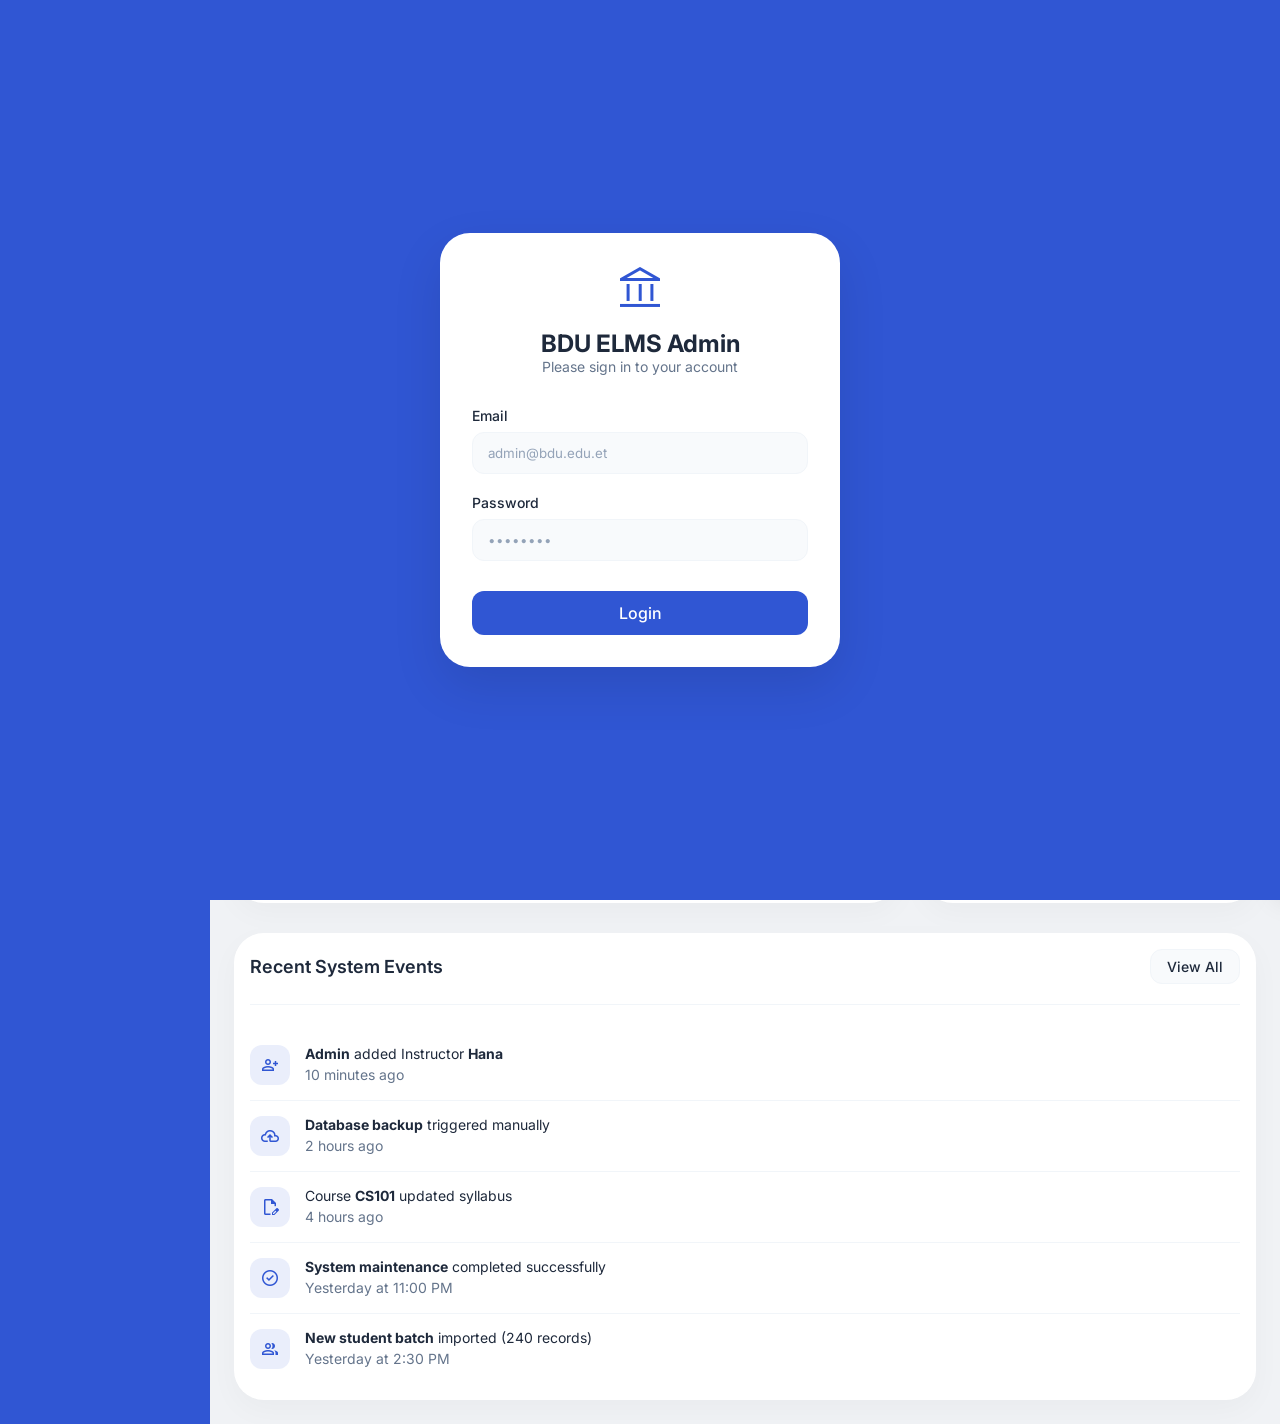
==== index.html @ e2e58c43 "feat: implement system messaging module to allow sending and tracking broadcast, filtered, and indiv" ====
.
<!DOCTYPE html>
<html lang="en">

<head>
    <meta charset="UTF-8">
    <meta name="viewport" content="width=device-width, initial-scale=1.0">
    <title>ELMS Admin Portal</title>
    <!-- Google Fonts -->
    <link href="https://fonts.googleapis.com/css2?family=Inter:wght@400;500;600;700&display=swap" rel="stylesheet">
    <script src="https://cdn.jsdelivr.net/npm/chart.js"></script>
    <!-- Icons -->
    <link href="https://fonts.googleapis.com/css2?family=Material+Symbols+Outlined:opsz,wght,FILL,GRAD@24,400,0,0"
        rel="stylesheet">
    <link rel="stylesheet" href="style.css?v=5">
</head>

<body>
    <div class="admin-container">
        <!-- Sidebar -->
        <aside class="sidebar">
            <div class="sidebar-header">
                <span class="material-symbols-outlined logo-icon">account_balance</span>
                <h2>BDU ELMS</h2>
            </div>
            <nav>
                <ul id="nav-list">
                    <li class="nav-item active" data-target="dashboard">
                        <span class="material-symbols-outlined">dashboard</span>
                        <span>Dashboard</span>
                    </li>
                    <li class="nav-item" data-target="users">
                        <span class="material-symbols-outlined">group</span>
                        <span>Users</span>
                    </li>
                    <li class="nav-group">
                        <div class="nav-item dropdown-toggle">
                            <span class="material-symbols-outlined">account_tree</span>
                            <span>Academic Units</span>
                            <span class="material-symbols-outlined chevron-icon">expand_more</span>
                        </div>
                        <ul class="nav-sub-list">
                            <li class="nav-item sub-item" data-target="institutions">
                                <span class="material-symbols-outlined">corporate_fare</span>
                                <span>Institutions</span>
                            </li>
                            <li class="nav-item sub-item" data-target="faculties">
                                <span class="material-symbols-outlined">school</span>
                                <span>Faculties</span>
                            </li>
                            <li class="nav-item sub-item" data-target="departments">
                                <span class="material-symbols-outlined">category</span>
                                <span>Departments</span>
                            </li>
                            <li class="nav-item sub-item" data-target="courses">
                                <span class="material-symbols-outlined">menu_book</span>
                                <span>Courses</span>
                            </li>
                        </ul>
                    </li>
                    <li class="nav-group">
                        <div class="nav-item dropdown-toggle">
                            <span class="material-symbols-outlined">event_note</span>
                            <span>Academic Planning</span>
                            <span class="material-symbols-outlined chevron-icon">expand_more</span>
                        </div>
                        <ul class="nav-sub-list">
                            <li class="nav-item sub-item" data-target="schedules">
                                <span class="material-symbols-outlined">schedule</span>
                                <span>Schedules</span>
                            </li>
                            <li class="nav-item sub-item" data-target="academic-calendars">
                                <span class="material-symbols-outlined">calendar_month</span>
                                <span>Academic Calendars</span>
                            </li>
                        </ul>
                    </li>
                    <li class="nav-item" data-target="system-messages">
                        <span class="material-symbols-outlined">send_and_archive</span>
                        <span>System Messages</span>
                    </li>
                    <li class="nav-item" data-target="logs">
                        <span class="material-symbols-outlined">history</span>
                        <span>Activity Logs</span>
                    </li>
                    <li class="nav-item" data-target="support">
                        <span class="material-symbols-outlined">inbox</span>
                        <span>Support Inbox</span>
                    </li>
                    <li class="nav-item" data-target="reports">
                        <span class="material-symbols-outlined">bar_chart</span>
                        <span>Reports</span>
                    </li>
                    <li class="nav-item" data-target="settings">
                        <span class="material-symbols-outlined">settings</span>
                        <span>Settings</span>
                    </li>
                    <li class="nav-item" id="logout-btn">
                        <span class="material-symbols-outlined">logout</span>
                        <span>Logout</span>
                    </li>
                </ul>
            </nav>
        </aside>

        <!-- Main Content -->
        <main class="content">
            <header class="top-header">
                <div class="page-header"
                    style="display: flex; justify-content: space-between; align-items: center; flex: 1; margin-right: 32px;">
                    <div>
                        <h1 id="section-title">Dashboard</h1>
                    </div>
                    <button id="open-create-user-modal" class="btn btn-primary"
                        style="display: none; height: 40px; padding: 0 20px; font-size: 0.9rem; align-items: center; justify-content: center; gap: 8px; border-radius: 12px; transition: all 0.3s ease;">
                        <span class="material-symbols-outlined" style="font-size: 1.1rem;">person_add</span>
                        Create User
                    </button>
                </div>
                <div class="admin-profile">
                    <div class="status-indicator online" title="System Healthy"></div>
                    <span class="admin-name">Admin User</span>
                    <img src="https://ui-avatars.com/api/?name=Admin+User&background=e0e7ff&color=4338ca&rounded=true"
                        alt="Admin Avatar" class="avatar">
                </div>
            </header>

            <div class="main-view">
                <!-- Dashboard Section -->
                <section id="dashboard" class="view-section active">
                    <div class="stats-grid">
                        <div class="stat-card"
                            style="background: var(--surface); color: var(--text-dark); border: 1px solid var(--border);">
                            <div class="stat-icon" style="background: rgba(48, 86, 211, 0.1); color: var(--primary);">
                                <span class="material-symbols-outlined">group</span>
                            </div>
                            <div class="stat-info">
                                <h3 style="color: var(--text-muted);">Total Users</h3>
                                <p class="stat-value" style="color: var(--text-dark);">4,392</p>
                            </div>
                        </div>
                        <div class="stat-card"
                            style="background: var(--surface); color: var(--text-dark); border: 1px solid var(--border);">
                            <div class="stat-icon" style="background: rgba(16, 185, 129, 0.1); color: #10b981;">
                                <span class="material-symbols-outlined">sensors</span>
                            </div>
                            <div class="stat-info">
                                <h3 style="color: var(--text-muted);">Active Sessions</h3>
                                <p class="stat-value" style="color: var(--text-dark); font-size: 1.2rem;">154 <span
                                        style="font-size: 0.8rem; font-weight: normal; color: var(--text-muted);">users
                                        online now</span></p>
                            </div>
                        </div>
                        <div class="stat-card"
                            style="background: var(--surface); color: var(--text-dark); border: 1px solid var(--border); flex-direction: column; align-items: flex-start; gap: 8px;">
                            <div style="display: flex; justify-content: space-between; width: 100%;">
                                <h3 style="color: var(--text-muted); font-size: 0.9rem; font-weight: 500;">Disk Storage
                                    (Course Materials)</h3>
                                <span id="disk-percentage" style="font-size: 0.85rem; font-weight: 600;">68%</span>
                            </div>
                            <div
                                style="width: 100%; height: 8px; background: #e2e8f0; border-radius: 4px; overflow: hidden; margin: 4px 0;">
                                <div id="disk-progress"
                                    style="width: 68%; height: 100%; background: var(--primary); border-radius: 4px;">
                                </div>
                            </div>
                            <p id="disk-text" style="font-size: 0.85rem; color: var(--text-muted);">340GB / 500GB Used
                            </p>
                            <p id="storage-breakdown"
                                style="font-size: 0.75rem; color: var(--primary); margin-top: 2px; font-weight: 500;">
                                Assessments: 0GB | Materials: 0GB</p>
                        </div>
                        <div class="stat-card"
                            style="background: var(--surface); color: var(--text-dark); border: 1px solid var(--border); flex-direction: column; align-items: flex-start; gap: 8px;">
                            <h3 style="color: var(--text-muted); font-size: 0.9rem; font-weight: 500;">System Status
                            </h3>
                            <div style="display: flex; align-items: center; gap: 10px; margin-top: 4px;">
                                <span class="badge"
                                    style="background: rgba(16, 185, 129, 0.1); color: #10b981; padding: 6px 12px;"><span
                                        class="status-indicator"
                                        style="display: inline-block; margin-right: 6px;"></span>Healthy</span>
                            </div>
                            <p style="font-size: 0.85rem; color: var(--text-muted); margin-top: 4px;">Last Backup: 2h
                                ago</p>
                        </div>
                    </div>

                    <!-- Layout: System Overview & Quick Actions -->
                    <div class="dashboard-grid two-cols">
                        <!-- Left Column: System Usage Overview -->
                        <div class="card dashboard-card left-col">
                            <div class="card-header" style="margin-bottom: 25px;">
                                <h3>User Engagement Overview</h3>
                                <div class="toggle-group chart-toggles">
                                    <button class="toggle-btn active" data-range="day">Day</button>
                                    <button class="toggle-btn" data-range="week">Week</button>
                                    <button class="toggle-btn" data-range="month">Month</button>
                                </div>
                            </div>
                            <div class="charts-container" style="display: flex; gap: 40px; align-items: flex-end;">
                                <!-- Bar Chart -->
                                <div class="chart-placeholder" style="flex: 2; height: 300px;">
                                    <canvas id="engagement-chart"></canvas>
                                </div>
                                <!-- Dept Donut Chart -->
                                <div class="donut-chart-container"
                                    style="flex: 1; display: flex; flex-direction: column; align-items: center; padding-bottom: 20px;">
                                    <h4 style="font-size: 0.85rem; color: var(--text-muted); margin-bottom: 15px;">
                                        Departmental Breakdown</h4>
                                    <div style="width: 200px; height: 200px; position: relative;">
                                        <canvas id="departmentPieChart"></canvas>
                                    </div>
                                    <div class="donut-legend"
                                        style="margin-top: 15px; width: 100%; display: flex; flex-wrap: wrap; justify-content: center; gap: 12px;">
                                        <div class="legend-item"><span class="dot" style="background: #3056D3;"></span>
                                            Computing (40%)</div>
                                        <div class="legend-item"><span class="dot" style="background: #10B981;"></span>
                                            Engineering (25%)</div>
                                        <div class="legend-item"><span class="dot" style="background: #F59E0B;"></span>
                                            Medicine (18%)</div>
                                        <div class="legend-item"><span class="dot" style="background: #8B5CF6;"></span>
                                            Social Science (10%)</div>
                                        <div class="legend-item"><span class="dot" style="background: #EF4444;"></span>
                                            Others (7%)</div>
                                    </div>
                                </div>
                            </div>
                        </div>

                        <!-- Right Column: Quick Actions -->
                        <div class="card dashboard-card right-col">
                            <div class="card-header">
                                <h3>Quick Actions</h3>
                                <span class="material-symbols-outlined text-muted">bolt</span>
                            </div>
                            <div class="action-list">
                                <button class="action-btn"
                                    onclick="document.getElementById('open-create-user-modal').click()">
                                    <div class="icon-box blue"><span class="material-symbols-outlined">person_add</span>
                                    </div>
                                    <div class="action-text">
                                        <h4>Add New User</h4>
                                    </div>
                                </button>
                                <button class="action-btn">
                                    <div class="icon-box orange"><span class="material-symbols-outlined">post_add</span>
                                    </div>
                                    <div class="action-text">
                                        <h4>Create Course</h4>
                                    </div>
                                </button>
                                <button class="action-btn">
                                    <div class="icon-box green"><span class="material-symbols-outlined">analytics</span>
                                    </div>
                                    <div class="action-text">
                                        <h4>Generate Report</h4>
                                    </div>
                                </button>
                                <button class="action-btn" id="quick-action-upload-schedule">
                                    <div class="icon-box purple"
                                        style="background: rgba(139, 92, 246, 0.1); color: #8B5CF6;"><span
                                            class="material-symbols-outlined">upload_file</span>
                                    </div>
                                    <div class="action-text">
                                        <h4>Upload Schedule</h4>
                                    </div>
                                </button>
                                <button class="action-btn" id="quick-action-create-schedule">
                                    <div class="icon-box" style="background: rgba(16, 185, 129, 0.1); color: #10B981;">
                                        <span class="material-symbols-outlined">add_task</span>
                                    </div>
                                    <div class="action-text">
                                        <h4>Create Schedule</h4>
                                    </div>
                                </button>
                                <button class="action-btn add-shortcut-btn">
                                    <span class="material-symbols-outlined add-shortcut-icon">add</span>
                                    <span class="add-shortcut-text">Add Shortcut</span>
                                </button>
                            </div>
                        </div>
                    </div>

                    <!-- Recent System Logs -->
                    <div class="card dashboard-card full-width mt-4">
                        <div class="card-header border-bottom">
                            <h3>Recent System Events</h3>
                            <button class="btn btn-secondary btn-sm">View All</button>
                        </div>
                        <div class="feed-list">
                            <div class="feed-item">
                                <div class="feed-icon"
                                    style="background: rgba(48, 86, 211, 0.1); color: var(--primary);"><span
                                        class="material-symbols-outlined">person_add</span></div>
                                <div class="feed-content">
                                    <p><strong>Admin</strong> added Instructor <strong>Hana</strong></p>
                                    <span class="feed-time">10 minutes ago</span>
                                </div>
                            </div>
                            <div class="feed-item">
                                <div class="feed-icon"
                                    style="background: rgba(48, 86, 211, 0.1); color: var(--primary);"><span
                                        class="material-symbols-outlined">backup</span></div>
                                <div class="feed-content">
                                    <p><strong>Database backup</strong> triggered manually</p>
                                    <span class="feed-time">2 hours ago</span>
                                </div>
                            </div>
                            <div class="feed-item">
                                <div class="feed-icon"
                                    style="background: rgba(48, 86, 211, 0.1); color: var(--primary);"><span
                                        class="material-symbols-outlined">edit_document</span></div>
                                <div class="feed-content">
                                    <p>Course <strong>CS101</strong> updated syllabus</p>
                                    <span class="feed-time">4 hours ago</span>
                                </div>
                            </div>
                            <div class="feed-item">
                                <div class="feed-icon"
                                    style="background: rgba(48, 86, 211, 0.1); color: var(--primary);"><span
                                        class="material-symbols-outlined">check_circle</span></div>
                                <div class="feed-content">
                                    <p><strong>System maintenance</strong> completed successfully</p>
                                    <span class="feed-time">Yesterday at 11:00 PM</span>
                                </div>
                            </div>
                            <div class="feed-item">
                                <div class="feed-icon"
                                    style="background: rgba(48, 86, 211, 0.1); color: var(--primary);"><span
                                        class="material-symbols-outlined">group</span></div>
                                <div class="feed-content">
                                    <p><strong>New student batch</strong> imported (240 records)</p>
                                    <span class="feed-time">Yesterday at 2:30 PM</span>
                                </div>
                            </div>
                        </div>
                    </div>
                </section>

                <!-- Users Section -->
                <section id="users" class="view-section">
                    <div
                        style="display: flex; justify-content: space-between; align-items: center; margin-bottom: 12px;">
                        <h2 style="font-size: 1.25rem; font-weight: 600; color: var(--text-dark); margin: 0;">User
                            Directory</h2>
                        <button id="toggle-select-mode-btn" class="btn btn-secondary btn-sm"
                            style="display: flex; gap: 8px; align-items: center;">
                            <span class="material-symbols-outlined" style="font-size: 1.1rem;">checklist</span> <span
                                id="toggle-select-text">Select Users</span>
                        </button>
                    </div>

                    <!-- Categorized Filter Bar -->
                    <div class="card" style="margin-bottom: 24px; padding: 20px;">
                        <div
                            style="display: grid; grid-template-columns: repeat(auto-fit, minmax(180px, 1fr)); gap: 15px; align-items: end;">
                            <div class="form-group" style="margin: 0;">
                                <label
                                    style="font-size: 0.8rem; font-weight: 600; color: var(--text-muted); margin-bottom: 5px; display: block;">Faculty</label>
                                <select id="faculty-filter" class="filter-dropdown" style="width: 100%;">
                                    <option value="all">All Faculties</option>
                                </select>
                            </div>
                            <div class="form-group" style="margin: 0;">
                                <label
                                    style="font-size: 0.8rem; font-weight: 600; color: var(--text-muted); margin-bottom: 5px; display: block;">Department</label>
                                <select id="dept-filter" class="filter-dropdown" style="width: 100%;">
                                    <option value="all">All Departments</option>
                                </select>
                            </div>
                            <div class="form-group" style="margin: 0;">
                                <label
                                    style="font-size: 0.8rem; font-weight: 600; color: var(--text-muted); margin-bottom: 5px; display: block;">Year</label>
                                <select id="year-filter" class="filter-dropdown" style="width: 100%;">
                                    <option value="all">All Years</option>
                                    <option value="1">Year 1</option>
                                    <option value="2">Year 2</option>
                                    <option value="3">Year 3</option>
                                    <option value="4">Year 4</option>
                                    <option value="5">Year 5</option>
                                </select>
                            </div>
                            <div class="form-group" style="margin: 0;">
                                <label
                                    style="font-size: 0.8rem; font-weight: 600; color: var(--text-muted); margin-bottom: 5px; display: block;">Section</label>
                                <select id="section-filter" class="filter-dropdown" style="width: 100%;">
                                    <option value="all">All Sections</option>
                                    <option value="Section A">Section A</option>
                                    <option value="Section B">Section B</option>
                                    <option value="Section C">Section C</option>
                                </select>
                            </div>
                            <div class="form-group" style="margin: 0;">
                                <label
                                    style="font-size: 0.8rem; font-weight: 600; color: var(--text-muted); margin-bottom: 5px; display: block;">Role</label>
                                <select id="role-filter" class="filter-dropdown" style="width: 100%;">
                                    <option value="all">All Roles</option>
                                    <option value="student">Student</option>
                                    <option value="instructor">Instructor</option>
                                    <option value="admin">Administrator</option>
                                </select>
                            </div>
                        </div>
                        <div style="margin-top: 15px; display: flex; gap: 15px; align-items: center;">
                            <div class="search-box" style="flex: 1; position: relative;">
                                <span class="material-symbols-outlined"
                                    style="position: absolute; left: 12px; top: 50%; transform: translateY(-50%); color: var(--text-muted);">search</span>
                                <input type="text" id="user-search" placeholder="Search by name, email or ID..."
                                    style="width: 100%; padding: 10px 10px 10px 40px; border-radius: 12px; border: 1px solid var(--border); outline: none;">
                            </div>
                            <button id="reset-filters" class="btn btn-secondary" style="white-space: nowrap;">Reset
                                Filters</button>
                        </div>
                    </div>

                    <!-- Bulk Action Bar -->
                    <div id="bulk-action-bar" class="bulk-action-bar" style="display: none;">
                        <span id="bulk-action-count">0 Users Selected</span>
                        <div class="bulk-actions">
                            <button id="delete-selected-btn" class="btn btn-secondary btn-sm"
                                style="color: #dc2626; border-color: #fca5a5; background: #fef2f2;">
                                <span class="material-symbols-outlined">delete</span> Delete Selected
                            </button>
                            <button id="message-selected-btn" class="btn btn-secondary btn-sm"
                                style="color: var(--primary); border-color: var(--primary); background: rgba(48, 86, 211, 0.05);">
                                <span class="material-symbols-outlined">mail</span> Send Message
                            </button>
                            <button id="suspend-selected-btn" class="btn btn-secondary btn-sm">
                                <span class="material-symbols-outlined">block</span> Suspend Selected
                            </button>
                        </div>
                    </div>

                    <div class="card table-card">
                        <table id="users-table" class="data-table">
                            <thead>
                                <tr>
                                    <th class="checkbox-col" style="width: 40px;"></th>
                                    <th style="width: 30%; white-space: nowrap;">Name</th>
                                    <th style="width: 28%;">Email</th>
                                    <th style="width: 12%;">Role</th>
                                    <th style="width: 20%;">Department</th>
                                    <th style="width: 10%; white-space: nowrap;">Status</th>
                                </tr>
                            </thead>
                            <tbody id="users-table-body">
                                <!-- Rows injected via Javascript -->
                            </tbody>
                        </table>

                        <!-- Pagination Footer -->
                        <div class="pagination-footer">
                            <span id="pagination-text" class="text-muted" style="font-size: 0.85rem;">Showing 1-10 of 22
                                users</span>
                            <div class="pagination-controls">
                                <button id="prev-btn" class="btn btn-secondary btn-sm" disabled
                                    style="border-radius: 8px;">Previous</button>
                                <button id="next-btn" class="btn btn-secondary btn-sm"
                                    style="border-radius: 8px;">Next</button>
                            </div>
                        </div>
                    </div>
                </section>

                <!-- Departments Section -->
                <section id="departments" class="view-section">
                    <div class="section-header">
                        <h2>University Departments</h2>
                        <div style="display: flex; gap: 12px; align-items: center;">
                            <select id="dept-section-faculty-filter" class="filter-dropdown"
                                style="padding: 8px 16px; border-radius: 12px; border: 1px solid #E2E8F0; outline: none;">
                                <option value="all">All Faculties</option>
                            </select>
                            <button class="btn btn-primary"
                                onclick="document.getElementById('add-department-modal').style.display='flex'">
                                <span class="material-symbols-outlined">add</span>
                                Add Department
                            </button>
                        </div>
                    </div>

                    <div class="departments-grid" id="departments-grid-container">
                        <!-- Populated dynamically by app.js -->
                    </div>
                </section>

                <!-- Courses Section -->
                <section id="courses" class="view-section">
                    <div class="section-header">
                        <h2>Course Catalog Management</h2>
                        <button id="open-create-course-modal" class="btn btn-primary">
                            <span class="material-symbols-outlined">add_task</span>
                            Create New Course
                        </button>
                    </div>

                    <!-- Course Filters Bar -->
                    <div class="card" style="margin-bottom: 24px; padding: 20px;">
                        <div
                            style="display: grid; grid-template-columns: repeat(auto-fit, minmax(180px, 1fr)); gap: 15px; align-items: end;">
                            <div class="form-group" style="margin: 0;">
                                <label
                                    style="font-size: 0.8rem; font-weight: 600; color: var(--text-muted); margin-bottom: 5px; display: block;">Institution</label>
                                <select id="course-institution-filter" class="filter-dropdown" style="width: 100%;">
                                    <option value="all">All Institutions</option>
                                </select>
                            </div>
                            <div class="form-group" style="margin: 0;">
                                <label
                                    style="font-size: 0.8rem; font-weight: 600; color: var(--text-muted); margin-bottom: 5px; display: block;">Faculty</label>
                                <select id="course-faculty-filter" class="filter-dropdown" style="width: 100%;">
                                    <option value="all">All Faculties</option>
                                </select>
                            </div>
                            <div class="form-group" style="margin: 0;">
                                <label
                                    style="font-size: 0.8rem; font-weight: 600; color: var(--text-muted); margin-bottom: 5px; display: block;">Department</label>
                                <select id="course-dept-filter" class="filter-dropdown" style="width: 100%;">
                                    <option value="all">All Departments</option>
                                </select>
                            </div>
                            <div class="form-group" style="margin: 0;">
                                <label
                                    style="font-size: 0.8rem; font-weight: 600; color: var(--text-muted); margin-bottom: 5px; display: block;">Year</label>
                                <select id="course-year-filter" class="filter-dropdown" style="width: 100%;">
                                    <option value="all">All Years</option>
                                    <option value="1">Year 1</option>
                                    <option value="2">Year 2</option>
                                    <option value="3">Year 3</option>
                                    <option value="4">Year 4</option>
                                    <option value="5">Year 5</option>
                                </select>
                            </div>
                            <div class="form-group" style="margin: 0;">
                                <label
                                    style="font-size: 0.8rem; font-weight: 600; color: var(--text-muted); margin-bottom: 5px; display: block;">Semester</label>
                                <select id="course-semester-filter" class="filter-dropdown" style="width: 100%;">
                                    <option value="all">All Semesters</option>
                                    <option value="1">Semester 1</option>
                                    <option value="2">Semester 2</option>
                                </select>
                            </div>
                            <div class="form-group" style="margin: 0;">
                                <label
                                    style="font-size: 0.8rem; font-weight: 600; color: var(--text-muted); margin-bottom: 5px; display: block;">Sort
                                    By</label>
                                <select id="course-sort-filter" class="filter-dropdown" style="width: 100%;">
                                    <option value="newest">Newest First</option>
                                    <option value="code">Course Code</option>
                                    <option value="title">Course Title</option>
                                </select>
                            </div>
                        </div>
                        <div style="margin-top: 15px; display: flex; gap: 15px; align-items: center;">
                            <div class="search-box" style="flex: 1; position: relative;">
                                <span class="material-symbols-outlined"
                                    style="position: absolute; left: 12px; top: 50%; transform: translateY(-50%); color: var(--text-muted);">search</span>
                                <input type="text" id="course-search" placeholder="Search by course name or code..."
                                    style="width: 100%; padding: 10px 10px 10px 40px; border-radius: 12px; border: 1px solid var(--border); outline: none;">
                            </div>
                            <button id="reset-course-filters" class="btn btn-secondary"
                                style="white-space: nowrap;">Reset Filters</button>
                        </div>
                    </div>

                    <div class="card table-card">
                        <table class="data-table">
                            <thead>
                                <tr>
                                    <th style="width: 100px;">Code</th>
                                    <th>Title</th>
                                    <th>Department</th>
                                    <th>Instructor</th>
                                    <th>Year/Sem</th>
                                    <th style="width: 100px; text-align: center;">Actions</th>
                                </tr>
                            </thead>
                            <tbody id="courses-table-body">
                                <!-- Populated dynamically -->
                            </tbody>
                        </table>
                    </div>
                </section>

                <!-- Faculties Section -->
                <section id="faculties" class="view-section">
                    <div class="section-header">
                        <h2>Academic Faculties</h2>
                        <button class="btn btn-primary" onclick="alert('Feature coming soon')">
                            <span class="material-symbols-outlined">add</span>
                            Add Faculty
                        </button>
                    </div>
                    <div class="card table-card">
                        <table class="data-table">
                            <thead>
                                <tr>
                                    <th>ID</th>
                                    <th>Faculty Name</th>
                                    <th>Institution</th>
                                    <th style="text-align: center;">Actions</th>
                                </tr>
                            </thead>
                            <tbody id="faculties-table-body">
                                <!-- Populated dynamically -->
                            </tbody>
                        </table>
                    </div>
                </section>

                <!-- Institutions Section -->
                <section id="institutions" class="view-section">
                    <div class="section-header">
                        <h2>Universities & Institutions</h2>
                        <button class="btn btn-primary" onclick="alert('Feature coming soon')">
                            <span class="material-symbols-outlined">add</span>
                            Add Institution
                        </button>
                    </div>
                    <div class="card table-card">
                        <table class="data-table">
                            <thead>
                                <tr>
                                    <th>ID</th>
                                    <th>Name</th>
                                    <th>Location/Details</th>
                                    <th style="text-align: center;">Actions</th>
                                </tr>
                            </thead>
                            <tbody id="institutions-table-body">
                                <!-- Populated dynamically -->
                            </tbody>
                        </table>
                    </div>
                </section>

                <!-- Create Course Modal -->
                <div id="create-course-modal" class="modal">
                    <div class="modal-content">
                        <div class="modal-header">
                            <h2>Register New Course</h2>
                            <span class="close-course-modal">&times;</span>
                        </div>
                        <div class="modal-body">
                            <form id="create-course-form">
                                <div class="form-row">
                                    <div class="form-group">
                                        <label for="course-code-input">Course Code</label>
                                        <input type="text" id="course-code-input" placeholder="e.g. CS101" required>
                                    </div>
                                    <div class="form-group">
                                        <label for="course-title-input">Course Title</label>
                                        <input type="text" id="course-title-input" placeholder="e.g. Logic Design"
                                            required>
                                    </div>
                                </div>
                                <div class="form-group">
                                    <label for="course-desc-input">Description</label>
                                    <textarea id="course-desc-input" rows="3"
                                        placeholder="Optional course summary..."></textarea>
                                </div>
                                <div class="form-row">
                                    <div class="form-group">
                                        <label for="course-dept-input">Department</label>
                                        <div class="searchable-select-container" id="dept-search-container">
                                            <input type="text" class="searchable-select-input"
                                                placeholder="Select Department..." autocomplete="off">
                                            <div class="searchable-select-dropdown"></div>
                                            <select id="course-dept-input" required style="display: none;">
                                                <option value="" disabled selected hidden>Select Department...</option>
                                            </select>
                                        </div>
                                    </div>
                                    <div class="form-group">
                                        <label for="course-instructor-input">Instructor</label>
                                        <div class="searchable-select-container" id="instructor-search-container">
                                            <input type="text" class="searchable-select-input"
                                                placeholder="Select Instructor..." autocomplete="off">
                                            <div class="searchable-select-dropdown"></div>
                                            <select id="course-instructor-input" required style="display: none;">
                                                <option value="" disabled selected hidden>Select Instructor...</option>
                                            </select>
                                        </div>
                                    </div>
                                </div>
                                <div class="form-row">
                                    <div class="form-group">
                                        <label for="course-year-input">Academic Year</label>
                                        <select id="course-year-input" required>
                                            <option value="1">Year 1</option>
                                            <option value="2">Year 2</option>
                                            <option value="3">Year 3</option>
                                            <option value="4">Year 4</option>
                                            <option value="5">Year 5</option>
                                        </select>
                                    </div>
                                    <div class="form-group">
                                        <label for="course-semester-input">Semester</label>
                                        <select id="course-semester-input" required>
                                            <option value="1">Semester 1</option>
                                            <option value="2">Semester 2</option>
                                        </select>
                                    </div>
                                </div>
                                <div class="form-actions">
                                    <button type="button"
                                        class="btn btn-secondary close-course-modal-btn">Cancel</button>
                                    <button type="submit" class="btn btn-primary">Create Course</button>
                                </div>
                            </form>
                        </div>
                    </div>
                </div>

                <!-- Edit Course Details Modal (Guide & Chapters) -->
                <div id="edit-course-modal" class="modal">
                    <div class="modal-content" style="max-width: 600px;">
                        <div class="modal-header">
                            <div>
                                <h2 id="edit-course-title">Edit Course Details</h2>
                                <p id="edit-course-code" class="text-muted" style="margin: 0; font-size: 0.85rem;"></p>
                            </div>
                            <span class="close-edit-course-modal"
                                style="font-size: 24px; cursor: pointer;">&times;</span>
                        </div>
                        <div class="modal-body" style="padding: 20px 30px;">
                            <!-- Guide Section -->
                            <div style="margin-bottom: 25px;">
                                <h4
                                    style="font-size: 0.95rem; margin-bottom: 12px; color: var(--primary); font-weight: 600;">
                                    Course Guide</h4>
                                <form id="upload-guide-form" style="display: flex; flex-direction: column; gap: 10px;">
                                    <input type="file" id="guide-file-input" accept="application/pdf"
                                        style="display: none;">
                                    <button type="button" id="choose-guide-btn" class="btn btn-secondary"
                                        style="display: flex; align-items: center; justify-content: center; gap: 8px; font-size: 0.85rem; height: 45px; border-radius: 10px; border: 1px dashed var(--border); background: #f8fafc; cursor: pointer;">
                                        <span class="material-symbols-outlined"
                                            style="font-size: 1.2rem;">picture_as_pdf</span>
                                        <span id="choose-btn-text">Select Course Guide (PDF)</span>
                                    </button>
                                </form>
                                <div id="current-guide-status"
                                    style="margin-top: 5px; font-size: 0.75rem; color: var(--text-muted); padding: 0 5px;">
                                </div>
                            </div>

                            <hr style="border: none; border-top: 1px solid var(--border); margin: 20px 0;">

                            <!-- Chapters Section -->
                            <div style="margin-bottom: 25px;">
                                <h4
                                    style="font-size: 0.95rem; margin-bottom: 12px; color: var(--primary); font-weight: 600;">
                                    Course Chapters</h4>
                                <div id="chapters-list"
                                    style="margin-bottom: 20px; max-height: 200px; overflow-y: auto; display: flex; flex-direction: column; gap: 8px;">
                                    <!-- Populated dynamically -->
                                </div>
                                <form id="add-chapter-form"
                                    style="background: #f8fafc; padding: 15px; border-radius: 12px; border: 1px solid var(--border);">
                                    <div class="form-group" style="margin: 0;">
                                        <label id="chapter-number-label"
                                            style="font-weight: 600; font-size: 0.85rem; margin-bottom: 8px; display: block;">Chapter
                                            One:</label>
                                        <div style="display: flex; gap: 10px;">
                                            <input type="text" id="chapter-title-input"
                                                placeholder="Type chapter title..." required
                                                style="flex: 1; font-size: 0.85rem; padding: 8px 12px;">
                                            <button type="submit" class="btn btn-primary btn-sm"
                                                style="padding: 0 15px;">Add</button>
                                        </div>
                                    </div>
                                </form>
                            </div>

                            <!-- Global Save Button -->
                            <div style="border-top: 1px solid var(--border); padding-top: 20px;">
                                <button id="save-course-details-btn" class="btn btn-primary"
                                    style="width: 100%; height: 45px; font-weight: 700;" disabled>Save Changes</button>
                            </div>
                        </div>
                    </div>
                </div>

                <!-- Schedules Section -->
                <section id="schedules" class="view-section">
                    <div class="section-header">
                        <h2>Class & Exam Schedules</h2>
                        <div style="display: flex; gap: 12px;">
                            <button class="btn btn-secondary" id="section-action-upload-schedule">
                                <span class="material-symbols-outlined">upload</span>
                                Upload Schedule
                            </button>
                            <button class="btn btn-primary" id="open-create-schedule-modal">
                                <span class="material-symbols-outlined">add</span>
                                Create Schedule
                            </button>
                        </div>
                    </div>
                    <div id="schedules-list-container">
                        <div class="card" style="padding: 40px; text-align: center;">
                            <span class="material-symbols-outlined"
                                style="font-size: 3rem; color: var(--text-muted); margin-bottom: 15px; display: block;">calendar_view_day</span>
                            <h3 style="margin-bottom: 8px;">No Schedules Found</h3>
                            <p class="text-muted">Manage university class schedules and examination timetables here.</p>
                        </div>
                    </div>
                </section>

                <!-- Academic Calendars Section -->
                <section id="academic-calendars" class="view-section">
                    <div class="section-header">
                        <h2>Academic Calendars</h2>
                        <button class="btn btn-primary" onclick="alert('Calendar upload feature coming soon')">
                            <span class="material-symbols-outlined">upload</span>
                            Upload Calendar
                        </button>
                    </div>
                    <div class="card" style="padding: 40px; text-align: center;">
                        <span class="material-symbols-outlined"
                            style="font-size: 3rem; color: var(--text-muted); margin-bottom: 15px; display: block;">event_available</span>
                        <h3 style="margin-bottom: 8px;">Academic Calendar Overview</h3>
                        <p class="text-muted">View and manage important dates, semester breaks, and holiday schedules.
                        </p>
                    </div>
                </section>

                <!-- System Messages Section -->
                <section id="system-messages" class="view-section">
                    <div class="section-header">
                        <h2>System Broadcasts & Messages</h2>
                        <button class="btn btn-primary" id="open-send-message-modal">
                            <span class="material-symbols-outlined">send</span>
                            Send New Message
                        </button>
                    </div>

                    <!-- Stats for Messages -->
                    <div class="stats-grid" style="grid-template-columns: repeat(3, 1fr); margin-bottom: 24px;">
                        <div class="stat-card">
                            <div class="stat-icon" style="background: rgba(48, 86, 211, 0.1); color: var(--primary);">
                                <span class="material-symbols-outlined">campaign</span>
                            </div>
                            <div class="stat-info">
                                <h3 style="color: var(--text-muted);">Total Sent</h3>
                                <p class="stat-value" id="total-messages-sent">0</p>
                            </div>
                        </div>
                        <div class="stat-card">
                            <div class="stat-icon" style="background: rgba(16, 185, 129, 0.1); color: #10b981;">
                                <span class="material-symbols-outlined">group</span>
                            </div>
                            <div class="stat-info">
                                <h3 style="color: var(--text-muted);">Broadcasts</h3>
                                <p class="stat-value" id="total-broadcasts">0</p>
                            </div>
                        </div>
                        <div class="stat-card">
                            <div class="stat-icon" style="background: rgba(139, 92, 246, 0.1); color: #8b5cf6;">
                                <span class="material-symbols-outlined">person</span>
                            </div>
                            <div class="stat-info">
                                <h3 style="color: var(--text-muted);">Direct Messages</h3>
                                <p class="stat-value" id="total-direct-messages">0</p>
                            </div>
                        </div>
                    </div>

                    <div class="card table-card">
                        <table class="data-table">
                            <thead>
                                <tr>
                                    <th>Date</th>
                                    <th>Subject</th>
                                    <th>Recipient Type</th>
                                    <th>Recipients/Filters</th>
                                    <th style="text-align: center;">Actions</th>
                                </tr>
                            </thead>
                            <tbody id="messages-table-body">
                                <!-- Populated by JS -->
                            </tbody>
                        </table>
                    </div>
                </section>

                <!-- Logs Section -->
                <section id="logs" class="view-section">
                    <div class="section-header">
                        <h2>System Activity Logs</h2>
                        <button class="btn btn-secondary">
                            <span class="material-symbols-outlined">download</span>
                            Export Logs
                        </button>
                    </div>
                    <div class="card table-card">
                        <table class="data-table">
                            <thead>
                                <tr>
                                    <th>Timestamp</th>
                                    <th>User</th>
                                    <th>Action</th>
                                    <th>IP Address</th>
                                    <th>Details</th>
                                </tr>
                            </thead>
                            <tbody id="logs-table-body">
                                <!-- Populated by JS -->
                                <tr>
                                    <td class="text-muted">2026-03-10 10:45 AM</td>
                                    <td>admin@university.edu</td>
                                    <td><span class="badge" style="background: #dcfce7; color: #166534;">LOGIN</span>
                                    </td>
                                    <td class="text-muted">192.168.1.5</td>
                                    <td>Successful admin login</td>
                                </tr>
                                <tr>
                                    <td class="text-muted">2026-03-10 09:30 AM</td>
                                    <td>s.jenkins@university.edu</td>
                                    <td><span class="badge" style="background: #e0f2fe; color: #0369a1;">UPDATE</span>
                                    </td>
                                    <td class="text-muted">192.168.1.12</td>
                                    <td>Updated grades for course MATH201</td>
                                </tr>
                                <tr>
                                    <td class="text-muted">2026-03-10 08:15 AM</td>
                                    <td>system</td>
                                    <td><span class="badge" style="background: #fef9c3; color: #854d0e;">BACKUP</span>
                                    </td>
                                    <td class="text-muted">127.0.0.1</td>
                                    <td>Automated daily backup completed</td>
                                </tr>
                            </tbody>
                        </table>
                    </div>
                </section>

                <!-- Upload Schedule Modal -->
                <div id="upload-schedule-modal" class="modal">
                    <div class="modal-content" style="max-width: 600px;">
                        <div class="modal-header">
                            <div>
                                <h2 style="margin: 0; font-size: 1.5rem;">Upload Academic Schedule</h2>
                                <p style="color: var(--text-muted); font-size: 0.85rem; margin-top: 4px;">Distribute
                                    class or exam schedules to faculties and departments.</p>
                            </div>
                            <span class="close-schedule-modal material-symbols-outlined"
                                style="cursor: pointer; color: var(--text-muted);">close</span>
                        </div>
                        <div class="modal-body" style="padding-top: 10px;">
                            <form id="upload-schedule-form" enctype="multipart/form-data">
                                <div class="form-row"
                                    style="display: grid; grid-template-columns: 1fr 1fr; gap: 20px; margin-bottom: 20px;">
                                    <div class="form-group">
                                        <label for="schedule-type-input"
                                            style="font-weight: 600; display: block; margin-bottom: 8px;">Schedule
                                            Type</label>
                                        <select id="schedule-type-input" name="type" required class="filter-dropdown"
                                            style="width: 100%;">
                                            <option value="" disabled selected hidden>Select Type</option>
                                            <option value="class">Class Schedule</option>
                                            <option value="exam">Exam Schedule</option>
                                        </select>
                                    </div>
                                    <div class="form-group">
                                        <label style="font-weight: 600; display: block; margin-bottom: 8px;">Academic
                                            Year(s)</label>
                                        <div
                                            style="display: flex; gap: 10px; flex-wrap: wrap; background: #f8fafc; padding: 10px; border-radius: 12px; border: 1px solid var(--border);">
                                            <label
                                                style="display: flex; align-items: center; gap: 4px; font-size: 0.85rem; cursor: pointer;">
                                                <input type="checkbox" name="academic_year" value="1"> Y1
                                            </label>
                                            <label
                                                style="display: flex; align-items: center; gap: 4px; font-size: 0.85rem; cursor: pointer;">
                                                <input type="checkbox" name="academic_year" value="2"> Y2
                                            </label>
                                            <label
                                                style="display: flex; align-items: center; gap: 4px; font-size: 0.85rem; cursor: pointer;">
                                                <input type="checkbox" name="academic_year" value="3"> Y3
                                            </label>
                                            <label
                                                style="display: flex; align-items: center; gap: 4px; font-size: 0.85rem; cursor: pointer;">
                                                <input type="checkbox" name="academic_year" value="4"> Y4
                                            </label>
                                            <label
                                                style="display: flex; align-items: center; gap: 4px; font-size: 0.85rem; cursor: pointer;">
                                                <input type="checkbox" name="academic_year" value="5"> Y5
                                            </label>
                                        </div>
                                    </div>
                                </div>

                                <div class="form-group" style="margin-bottom: 20px;">
                                    <label style="font-weight: 600; display: block; margin-bottom: 8px;">Target
                                        Faculties</label>
                                    <div id="schedule-faculty-container" class="searchable-select-container">
                                        <input type="text" class="searchable-select-input"
                                            placeholder="Type to search faculties...">
                                        <div class="searchable-select-dropdown"></div>
                                        <select id="schedule-faculty-input" style="display: none;">
                                            <option value="All Faculties">All Faculties</option>
                                        </select>
                                    </div>
                                    <div id="schedule-faculty-tags"
                                        style="display: flex; flex-wrap: wrap; gap: 8px; margin-top: 10px;"></div>
                                </div>

                                <div class="form-group" id="schedule-department-wrapper" style="margin-bottom: 20px;">
                                    <label style="font-weight: 600; display: block; margin-bottom: 8px;">Target
                                        Departments</label>
                                    <div id="schedule-department-container" class="searchable-select-container">
                                        <input type="text" class="searchable-select-input"
                                            placeholder="Type to search departments...">
                                        <div class="searchable-select-dropdown"></div>
                                        <select id="schedule-department-input" style="display: none;">
                                            <option value="All Departments">All Departments</option>
                                        </select>
                                    </div>
                                    <div id="schedule-department-tags"
                                        style="display: flex; flex-wrap: wrap; gap: 8px; margin-top: 10px;"></div>
                                </div>

                                <div class="form-group">
                                    <label style="font-weight: 600; display: block; margin-bottom: 8px;">File
                                        Document</label>
                                    <div id="schedule-drop-zone"
                                        style="border: 2px dashed #cbd5e1; padding: 30px; text-align: center; border-radius: 16px; background: #f8fafc; cursor: pointer; transition: all 0.3s ease;">
                                        <span class="material-symbols-outlined"
                                            style="font-size: 3rem; color: var(--primary); margin-bottom: 12px; display: block;">upload_file</span>
                                        <p style="font-weight: 600; color: var(--text-dark); margin: 0;">Click or Drag
                                            Schedule File</p>
                                        <p id="schedule-file-name"
                                            style="font-size: 0.8rem; color: var(--text-muted); margin-top: 6px;">
                                            Supported: .xlsx, .docx, .pdf</p>
                                    </div>
                                    <input type="file" id="actual-schedule-file" name="file" accept=".xlsx, .docx, .pdf"
                                        required style="display: none;">
                                </div>

                                <div id="upload-progress-container" style="display: none; margin-top: 20px;">
                                    <div
                                        style="display: flex; justify-content: space-between; margin-bottom: 8px; font-size: 0.85rem;">
                                        <span id="upload-status-text">Uploading...</span>
                                        <span id="upload-percentage">0%</span>
                                    </div>
                                    <div
                                        style="height: 6px; background: #e2e8f0; border-radius: 10px; overflow: hidden;">
                                        <div id="upload-progress-bar"
                                            style="height: 100%; width: 0%; background: var(--primary); transition: width 0.3s ease;">
                                        </div>
                                    </div>
                                </div>

                                <div class="form-actions"
                                    style="margin-top: 30px; display: flex; gap: 12px; justify-content: flex-end;">
                                    <button type="button" class="btn btn-secondary close-schedule-modal-btn"
                                        style="padding: 10px 20px; border-radius: 10px;">Cancel</button>
                                    <button type="submit" id="submit-schedule-btn" class="btn btn-primary"
                                        style="padding: 10px 30px; border-radius: 10px;">
                                        <span class="material-symbols-outlined"
                                            style="font-size: 1.2rem;">cloud_upload</span>
                                        Upload to System
                                    </button>
                                </div>
                            </form>
                        </div>
                    </div>
                </div>

                <!-- Create Schedule Modal (Metadata Only) -->
                <div id="create-schedule-modal" class="modal">
                    <div class="modal-content" style="max-width: 600px;">
                        <div class="modal-header">
                            <div>
                                <h2 style="margin: 0; font-size: 1.5rem;">Create New Schedule Entry</h2>
                                <p style="color: var(--text-muted); font-size: 0.85rem; margin-top: 4px;">Initialize a
                                    digital schedule template for selected academic units.</p>
                            </div>
                            <span class="close-create-schedule-modal material-symbols-outlined"
                                style="cursor: pointer; color: var(--text-muted);">close</span>
                        </div>
                        <div class="modal-body" style="padding-top: 10px;">
                            <form id="create-schedule-form">
                                <div class="form-group" style="margin-bottom: 20px;">
                                    <label for="create-schedule-faculty-input"
                                        style="font-weight: 600; display: block; margin-bottom: 8px;">Faculty</label>
                                    <select id="create-schedule-faculty-input" class="filter-dropdown"
                                        style="width: 100%;" required>
                                        <option value="" disabled selected hidden>Select Faculty</option>
                                    </select>
                                </div>

                                <div class="form-group" id="create-schedule-department-wrapper"
                                    style="margin-bottom: 20px; display: none;">
                                    <label for="create-schedule-department-input"
                                        style="font-weight: 600; display: block; margin-bottom: 8px;">Department</label>
                                    <select id="create-schedule-department-input" class="filter-dropdown"
                                        style="width: 100%;" required>
                                        <option value="" disabled selected hidden>Select Department</option>
                                    </select>
                                </div>

                                <div class="form-group" id="create-schedule-year-wrapper"
                                    style="margin-bottom: 20px; display: none;">
                                    <label for="create-schedule-year-input"
                                        style="font-weight: 600; display: block; margin-bottom: 8px;">Academic
                                        Year</label>
                                    <select id="create-schedule-year-input" name="academic_year" required
                                        class="filter-dropdown" style="width: 100%;">
                                        <option value="" disabled selected hidden>Select Year</option>
                                        <option value="1">Year 1</option>
                                        <option value="2">Year 2</option>
                                        <option value="3">Year 3</option>
                                        <option value="4">Year 4</option>
                                        <option value="5">Year 5</option>
                                    </select>
                                </div>

                                <div class="form-group" id="create-schedule-semester-wrapper"
                                    style="margin-bottom: 20px; display: none;">
                                    <label for="create-schedule-semester-input"
                                        style="font-weight: 600; display: block; margin-bottom: 8px;">Semester</label>
                                    <select id="create-schedule-semester-input" name="semester" required
                                        class="filter-dropdown" style="width: 100%;">
                                        <option value="" disabled selected hidden>Select Semester</option>
                                        <option value="1">Semester 1</option>
                                        <option value="2">Semester 2</option>
                                    </select>
                                </div>

                                <div class="form-group" id="create-schedule-section-wrapper"
                                    style="margin-bottom: 20px; display: none;">
                                    <label for="create-schedule-section-input"
                                        style="font-weight: 600; display: block; margin-bottom: 8px;">Section</label>
                                    <select id="create-schedule-section-input" name="section" required
                                        class="filter-dropdown" style="width: 100%;">
                                        <option value="" disabled selected hidden>Select Section</option>
                                        <option value="A">A</option>
                                        <option value="B">B</option>
                                        <option value="C">C</option>
                                        <option value="D">D</option>
                                        <option value="E">E</option>
                                    </select>
                                </div>

                                <div class="form-actions"
                                    style="margin-top: 30px; display: flex; gap: 12px; justify-content: flex-end;">
                                    <button type="button" class="btn btn-secondary close-create-schedule-modal-btn"
                                        style="padding: 10px 20px; border-radius: 10px;">Cancel</button>
                                    <button type="submit" id="submit-create-schedule-btn" class="btn btn-primary"
                                        style="padding: 10px 30px; border-radius: 10px;">
                                        <span class="material-symbols-outlined" style="font-size: 1.2rem;">add</span>
                                        Create Schedule
                                    </button>
                                </div>
                            </form>
                        </div>
                    </div>
                </div>

                <!-- Digital Schedule Editor Modal -->
                <div id="digital-schedule-editor-modal" class="modal">
                    <div class="modal-content" style="max-width: 900px;">
                        <div class="modal-header">
                            <div>
                                <h2 id="editor-schedule-title" style="margin: 0; font-size: 1.5rem;">Edit Schedule</h2>
                                <p id="editor-schedule-subtitle"
                                    style="color: var(--text-muted); font-size: 0.85rem; margin-top: 4px;">Customize the
                                    digital timetable template.</p>
                            </div>
                            <span class="close-editor-modal material-symbols-outlined"
                                style="cursor: pointer; color: var(--text-muted);">close</span>
                        </div>
                        <div class="modal-body" style="padding-top: 20px;">
                            <div class="table-card" style="padding: 0; overflow-x: auto;">
                                <table class="data-table schedule-editor-table"
                                    style="width: 100%; min-width: 1000px; border-collapse: collapse;">
                                    <thead>
                                        <tr>
                                            <th style="width: 150px; background: #f8fafc;">Time Slot</th>
                                            <th>Monday</th>
                                            <th>Tuesday</th>
                                            <th>Wednesday</th>
                                            <th>Thursday</th>
                                            <th>Friday</th>
                                        </tr>
                                    </thead>
                                    <tbody id="digital-schedule-body">
                                        <!-- Rows generated by JS -->
                                    </tbody>
                                </table>
                            </div>
                        </div>
                        <div class="modal-footer"
                            style="padding: 20px; border-top: 1px solid var(--border); display: flex; justify-content: flex-end; gap: 10px;">
                            <button class="btn btn-secondary close-editor-modal-btn">Cancel</button>
                            <button id="save-digital-schedule-btn" class="btn btn-primary">
                                <span class="material-symbols-outlined" style="font-size: 1.1rem;">save</span>
                                Save Schedule
                            </button>
                        </div>
                    </div>
                </div>

                <!-- Support Section -->
                <section id="support" class="view-section">
                    <div class="section-header">
                        <h2>Support Inbox</h2>
                    </div>
                    <div class="card table-card">
                        <table class="data-table">
                            <thead>
                                <tr>
                                    <th>Ticket ID</th>
                                    <th>User</th>
                                    <th>Subject</th>
                                    <th>Status</th>
                                    <th>Date</th>
                                    <th>Actions</th>
                                </tr>
                            </thead>
                            <tbody id="support-table-body">
                                <!-- Populated dynamically by app.js -->
                            </tbody>
                        </table>
                    </div>
                </section>

                <!-- Reports Section -->
                <section id="reports" class="view-section">
                    <div class="section-header">
                        <h2>System Reports & Analytics</h2>
                    </div>
                    <div class="dashboard-grid two-cols">
                        <div class="card dashboard-card">
                            <div class="card-header border-bottom">
                                <h3>Export Data</h3>
                            </div>
                            <div style="padding: 20px 0; display: flex; flex-direction: column; gap: 16px;">
                                <p class="text-muted">Download comprehensive CSV reports for auditing.</p>
                                <button class="btn btn-primary"
                                    style="display: flex; gap: 8px; justify-content: center;"><span
                                        class="material-symbols-outlined">download</span> Export User Activity</button>
                                <button class="btn btn-secondary"
                                    style="display: flex; gap: 8px; justify-content: center;"><span
                                        class="material-symbols-outlined">download</span> Export Course
                                    Enrollments</button>
                            </div>
                        </div>
                        <div class="card dashboard-card" style="grid-column: span 1;">
                            <div class="card-header border-bottom">
                                <h3>Course Analytics</h3>
                            </div>
                            <div style="padding: 20px 0;">
                                <div style="margin-bottom: 24px;">
                                    <div style="display: flex; justify-content: space-between; margin-bottom: 8px;">
                                        <strong>Course Completion Rate</strong>
                                        <span>85%</span>
                                    </div>
                                    <div
                                        style="width: 100%; height: 12px; background: #e2e8f0; border-radius: 6px; overflow: hidden;">
                                        <div style="width: 85%; height: 100%; background: var(--success);"></div>
                                    </div>
                                </div>
                                <div>
                                    <div style="display: flex; justify-content: space-between; margin-bottom: 8px;">
                                        <strong>Active Users this Week</strong>
                                        <span>92%</span>
                                    </div>
                                    <div
                                        style="width: 100%; height: 12px; background: #e2e8f0; border-radius: 6px; overflow: hidden;">
                                        <div style="width: 92%; height: 100%; background: var(--primary);"></div>
                                    </div>
                                </div>
                            </div>
                        </div>
                    </div>
                </section>

                <!-- Settings Section -->
                <section id="settings" class="view-section">
                    <div class="section-header">
                        <h2>System Settings & Maintenance</h2>
                    </div>
                    <div class="dashboard-grid two-cols">
                        <div class="card dashboard-card">
                            <h3 style="margin-bottom: 12px;">Manual Data Backup</h3>
                            <p class="text-muted" style="margin-bottom: 24px;">Trigger a full database and file system
                                backup manually. This process may take a few minutes depending on data size.</p>
                            <button id="trigger-manual-backup" class="btn btn-primary"
                                style="padding: 16px; font-size: 1.1rem; display: flex; gap: 12px; justify-content: center;">
                                <span class="material-symbols-outlined backup-icon">backup</span>
                                <span class="backup-text">Trigger Manual Backup</span>
                            </button>
                            <p id="backup-status-msg" style="margin-top: 16px; font-weight: 500; display: none;"></p>
                        </div>
                        <div class="card dashboard-card">
                            <h3 style="margin-bottom: 12px;">Server Storage Status</h3>
                            <p class="text-muted" style="margin-bottom: 24px;">Monitor current disk usage to prevent
                                system outages.</p>
                            <div style="margin-bottom: 8px; display: flex; justify-content: space-between;">
                                <strong>Disk Space ( /dev/sda1 )</strong>
                                <span>184 GB / 256 GB (72%)</span>
                            </div>
                            <div
                                style="width: 100%; height: 12px; background: #e2e8f0; border-radius: 6px; overflow: hidden;">
                                <div style="width: 72%; height: 100%; background: var(--primary);"></div>
                            </div>
                        </div>
                    </div>
                </section>
            </div>
        </main>
    </div>

    <!-- Profile Drawer -->
    <div id="profile-drawer" class="profile-drawer">
        <div class="drawer-header">
            <h2>User Profile</h2>
            <button class="icon-btn close-drawer" id="close-drawer-btn">
                <span class="material-symbols-outlined">close</span>
            </button>
        </div>
        <div class="drawer-content">
            <div class="drawer-profile-info">
                <img id="drawer-avatar"
                    src="https://ui-avatars.com/api/?name=User&background=eff6ff&color=2563eb&rounded=true&size=100"
                    alt="User Avatar">
                <h3 id="drawer-name">User Name</h3>
                <p id="drawer-email" class="text-muted">user@university.edu</p>
                <span id="drawer-role" class="badge">Role</span>
            </div>

            <div class="drawer-details">
                <div class="detail-group">
                    <label>Department</label>
                    <p id="drawer-dept">Department Name</p>
                </div>
                <div class="detail-group" style="display: flex; align-items: center; justify-content: space-between;">
                    <div>
                        <label>Status</label>
                        <p id="drawer-status">Active</p>
                    </div>
                    <div>
                        <label class="toggle-switch" title="Toggle Status">
                            <input type="checkbox" id="drawer-status-toggle">
                            <span class="slider round"></span>
                        </label>
                    </div>
                </div>
            </div>

            <div class="drawer-actions">
                <button class="btn btn-primary" style="width: 100%;">
                    <span class="material-symbols-outlined">edit</span> Edit User
                </button>
                <button class="btn btn-secondary" style="width: 100%;">
                    <span class="material-symbols-outlined">visibility</span> View Full Profile
                </button>
            </div>
        </div>
    </div>

    <!-- Create User Modal -->
    <div id="create-user-modal" class="modal">
        <div class="modal-content">
            <div class="modal-header">
                <h2>Create New User</h2>
                <span class="close-modal">&times;</span>
            </div>
            <div class="modal-body">
                <form id="create-user-form">
                    <div class="form-row">
                        <div class="form-group" style="flex: 0.8; min-width: 100px;">
                            <label for="title">Title</label>
                            <select id="title">
                                <option value="None" selected>None</option>
                                <option value="Mr.">Mr.</option>
                                <option value="Ms.">Ms.</option>
                                <option value="Mrs.">Mrs.</option>
                                <option value="Dr.">Dr.</option>
                                <option value="Prof.">Prof.</option>
                            </select>
                        </div>
                        <div class="form-group">
                            <label for="first-name">First Name</label>
                            <input type="text" id="first-name" placeholder="Hana" required>
                        </div>
                        <div class="form-group">
                            <label for="middle-name">Middle Name</label>
                            <input type="text" id="middle-name" placeholder="Dejene" required>
                        </div>
                        <div class="form-group">
                            <label for="last-name">Last Name</label>
                            <input type="text" id="last-name" placeholder="Alene" required>
                        </div>
                    </div>
                    <div class="form-row">
                        <div class="form-group">
                            <label for="email">University Email</label>
                            <input type="email" id="email" placeholder="ekram.demamu@bdu.edu.et" required>
                        </div>
                        <div class="form-group">
                            <label for="password">Password</label>
                            <input type="password" id="password" placeholder="Default: 123456">
                        </div>
                    </div>
                    <div class="form-row">
                        <div class="form-group">
                            <label for="role">Role</label>
                            <select id="role" required>
                                <option value="" disabled selected hidden>Select a role...</option>
                                <option value="student">Student</option>
                                <option value="instructor">Instructor</option>
                                <option value="admin">Administrator</option>
                            </select>
                        </div>
                        <div class="form-group" id="department-group" style="display: none;">
                            <label for="department-input">Department</label>
                            <input type="text" id="department-input" list="department-options"
                                placeholder="Search department...">
                            <datalist id="department-options"></datalist>
                        </div>
                        <div class="form-group" id="institutional-id-group" style="display: none;">
                            <label for="institutional-id">Institutional ID</label>
                            <input type="text" id="institutional-id" placeholder="e.g. BDU123456">
                        </div>
                    </div>
                    <div class="form-actions">
                        <button type="button" class="btn btn-secondary close-modal-btn">Cancel</button>
                        <button type="submit" class="btn btn-primary">Create Account</button>
                    </div>
                </form>
            </div>
        </div>
    </div>

    <!-- User Profile Modal -->
    <div id="user-profile-modal" class="modal">
        <div class="modal-content">
            <div class="modal-header">
                <h2>User Profile</h2>
                <span class="close-profile-modal">&times;</span>
            </div>
            <div class="modal-body">
                <div class="profile-header" style="display: flex; gap: 20px; align-items: center; margin-bottom: 24px;">
                    <img src="https://ui-avatars.com/api/?name=John+Doe&background=dcfce7&color=166534&rounded=true&size=80"
                        alt="Avatar">
                    <div>
                        <h3 style="margin-bottom: 4px; font-size: 1.2rem;">John Doe</h3>
                        <p class="text-muted">john.d@university.edu</p>
                        <span class="badge role-student mt-2">Student</span>
                    </div>
                </div>
                <form id="update-user-form">
                    <div class="form-group">
                        <label for="profile-name">Full Name</label>
                        <input type="text" id="profile-name" value="John Doe" required>
                    </div>
                    <div class="form-row">
                        <div class="form-group">
                            <label for="profile-department">Department</label>
                            <select id="profile-department" required>
                                <option value="cs" selected>Computer Science</option>
                                <option value="math">Mathematics</option>
                                <option value="physics">Physics</option>
                            </select>
                        </div>
                        <div class="form-group">
                            <label for="profile-phone">Phone Number</label>
                            <input type="text" id="profile-phone" value="+1 (555) 123-4567">
                        </div>
                    </div>
                    <div class="form-actions">
                        <button type="button" class="btn btn-secondary close-profile-btn">Close</button>
                        <button type="submit" class="btn btn-primary">Save Changes</button>
                    </div>
                </form>
            </div>
        </div>
    </div>

    <!-- Add Department Modal -->
    <div id="add-department-modal" class="modal">
        <div class="modal-content">
            <div class="modal-header">
                <h2>Add New Department</h2>
                <span class="close-modal"
                    onclick="document.getElementById('add-department-modal').style.display='none'">&times;</span>
            </div>
            <div class="modal-body">
                <form id="add-dept-form">
                    <div class="form-group">
                        <label for="dept-name">Department Name</label>
                        <input type="text" id="dept-name" placeholder="E.g., Computer Science" required>
                    </div>
                    <div class="form-group">
                        <label for="dept-faculty">Faculty</label>
                        <select id="dept-faculty" required>
                            <option value="">Select Faculty...</option>
                            <!-- Injected dynamically via JS -->
                        </select>
                    </div>
                    <div class="form-actions">
                        <button type="button" class="btn btn-secondary"
                            onclick="document.getElementById('add-department-modal').style.display='none'">Cancel</button>
                        <button type="submit" class="btn btn-primary">Add Department</button>
                    </div>
                </form>
            </div>
        </div>
    </div>

    <!-- Department Details Modal -->
    <div id="dept-details-modal" class="modal">
        <div class="modal-content" style="max-width: 600px;">
            <div class="modal-header">
                <h2 id="dept-detail-name">Department Details</h2>
                <span class="close-dept-modal" style="font-size: 24px; cursor: pointer;">&times;</span>
            </div>
            <div class="modal-body" style="padding: 30px;">
                <div class="dept-detail-hero" style="text-align: center; margin-bottom: 30px;">
                    <div
                        style="width: 80px; height: 80px; background: rgba(48, 86, 211, 0.1); color: var(--primary); border-radius: 20px; display: flex; align-items: center; justify-content: center; margin: 0 auto 15px;">
                        <span class="material-symbols-outlined" style="font-size: 40px;">category</span>
                    </div>
                    <h3 id="dept-detail-title" style="font-size: 1.5rem; margin-bottom: 5px;">Information System</h3>
                    <p id="dept-detail-faculty" class="text-muted">Faculty of Computing</p>
                </div>

                <div class="dept-detail-info-grid"
                    style="display: grid; grid-template-columns: 1fr 1fr; gap: 20px; background: #f8fafc; padding: 25px; border-radius: 20px; border: 1px solid var(--border);">
                    <div class="info-item">
                        <label
                            style="display: block; font-size: 0.75rem; text-transform: uppercase; color: var(--text-muted); font-weight: 700; margin-bottom: 5px;">Person
                            in Charge</label>
                        <p id="dept-detail-head"
                            style="font-weight: 600; color: var(--text-dark); display: flex; align-items: center; gap: 8px;">
                            <span class="material-symbols-outlined"
                                style="font-size: 1.2rem; color: var(--primary);">person</span>
                            Dr. Abebe Kebede
                        </p>
                    </div>
                    <div class="info-item">
                        <label
                            style="display: block; font-size: 0.75rem; text-transform: uppercase; color: var(--text-muted); font-weight: 700; margin-bottom: 5px;">Description</label>
                        <p id="dept-detail-desc" style="font-size: 0.9rem; line-height: 1.5; color: var(--text-muted);">
                            IS Department focused on software engineering and data systems.</p>
                    </div>
                    <div class="info-item">
                        <label
                            style="display: block; font-size: 0.75rem; text-transform: uppercase; color: var(--text-muted); font-weight: 700; margin-bottom: 5px;">Total
                            Staff</label>
                        <p id="dept-detail-staff-count" style="font-weight: 700; color: var(--primary);">12
                            Professionals</p>
                    </div>
                    <div class="info-item">
                        <label
                            style="display: block; font-size: 0.75rem; text-transform: uppercase; color: var(--text-muted); font-weight: 700; margin-bottom: 5px;">Total
                            Students</label>
                        <p id="dept-detail-student-count" style="font-weight: 700; color: var(--primary);">450 Enrolled
                        </p>
                    </div>
                </div>

                <div class="dept-modal-actions" style="margin-top: 30px; display: flex; gap: 15px;">
                    <button id="view-dept-users-btn" class="btn btn-primary" style="flex: 1;">
                        <span class="material-symbols-outlined">group</span>
                        View Department Users
                    </button>
                    <button class="btn btn-secondary close-dept-modal-btn" style="flex: 0.5;">Close</button>
                </div>
            </div>
        </div>
    </div>

    <!-- Login Modal (Full Screen Overlay) -->
    <div id="login-overlay" class="login-overlay">
        <div class="login-card">
            <div class="login-header">
                <span class="material-symbols-outlined logo-icon">account_balance</span>
                <h2>BDU ELMS Admin</h2>
                <p>Please sign in to your account</p>
            </div>
            <form id="admin-login-form">
                <div class="form-group">
                    <label for="login-email">Email</label>
                    <input type="email" id="login-email" placeholder="admin@bdu.edu.et" required>
                </div>
                <div class="form-group">
                    <label for="login-password">Password</label>
                    <input type="password" id="login-password" placeholder="••••••••" required>
                </div>
                <div id="login-error" class="error-msg" style="display: none;">Invalid email or password</div>
                <button type="submit" class="btn btn-primary" style="width: 100%; margin-top: 10px;">Login</button>
            </form>
        </div>
    </div>

    <!-- Department Details Modal -->
    <div id="dept-details-modal" class="modal">
        <div class="modal-content" style="max-width: 600px;">
            <div class="modal-header">
                <h2 id="dept-detail-name">Department Details</h2>
                <span class="close-dept-modal" style="font-size: 24px; cursor: pointer;">&times;</span>
            </div>
            <div class="modal-body" style="padding: 30px;">
                <div class="dept-detail-hero" style="text-align: center; margin-bottom: 30px;">
                    <div
                        style="width: 80px; height: 80px; background: rgba(48, 86, 211, 0.1); color: var(--primary); border-radius: 20px; display: flex; align-items: center; justify-content: center; margin: 0 auto 15px;">
                        <span class="material-symbols-outlined" style="font-size: 40px;">category</span>
                    </div>
                    <h3 id="dept-detail-title" style="font-size: 1.5rem; margin-bottom: 5px;">Information System</h3>
                    <p id="dept-detail-faculty" class="text-muted">Faculty of Computing</p>
                </div>

                <div class="dept-detail-info-grid"
                    style="display: grid; grid-template-columns: 1fr 1fr; gap: 20px; background: #f8fafc; padding: 25px; border-radius: 20px; border: 1px solid var(--border);">
                    <div class="info-item">
                        <label
                            style="display: block; font-size: 0.75rem; text-transform: uppercase; color: var(--text-muted); font-weight: 700; margin-bottom: 5px;">Head
                            of Department</label>
                        <p id="dept-detail-head"
                            style="font-weight: 600; color: var(--text-dark); display: flex; align-items: center; gap: 8px;">
                            <span class="material-symbols-outlined"
                                style="font-size: 1.2rem; color: var(--primary);">person</span>
                            Dr. Abebe Kebede
                        </p>
                    </div>
                    <div class="info-item">
                        <label
                            style="display: block; font-size: 0.75rem; text-transform: uppercase; color: var(--text-muted); font-weight: 700; margin-bottom: 5px;">Description</label>
                        <p id="dept-detail-desc" style="font-size: 0.9rem; line-height: 1.5; color: var(--text-muted);">
                        </p>
                    </div>
                    <div class="info-item">
                        <label
                            style="display: block; font-size: 0.75rem; text-transform: uppercase; color: var(--text-muted); font-weight: 700; margin-bottom: 5px;">Total
                            Instructors</label>
                        <p id="dept-detail-staff-count" style="font-weight: 700; color: var(--primary);"></p>
                    </div>
                    <div class="info-item">
                        <label
                            style="display: block; font-size: 0.75rem; text-transform: uppercase; color: var(--text-muted); font-weight: 700; margin-bottom: 5px;">Total
                            Students</label>
                        <p id="dept-detail-student-count" style="font-weight: 700; color: var(--primary);"></p>
                    </div>
                </div>

                <div class="dept-modal-actions" style="margin-top: 30px; display: flex; gap: 15px;">
                    <button id="view-dept-users-btn" class="btn btn-primary" style="flex: 1;">
                        <span class="material-symbols-outlined">group</span>
                        View Department Users
                    </button>
                    <button class="btn btn-secondary close-dept-modal-btn" style="flex: 0.5;">Close</button>
                </div>
            </div>
        </div>
    </div>

    <!-- Send Message Modal -->
    <div id="send-message-modal" class="modal">
        <div class="modal-content" style="max-width: 650px;">
            <div class="modal-header">
                <h2>Send System Message</h2>
                <span class="close-message-modal" style="cursor: pointer; font-size: 1.5rem;">&times;</span>
            </div>
            <div class="modal-body">
                <form id="send-message-form">
                    <div class="form-group">
                        <label for="message-recipient-type">Recipient Type</label>
                        <select id="message-recipient-type" required>
                            <option value="all">All Users (Broadcast)</option>
                            <option value="filtered">Filtered Group</option>
                            <option value="individual">Individual / Selected Users</option>
                        </select>
                    </div>

                    <!-- Individual Recipient List (Hidden by default) -->
                    <div id="individual-recipients-group" class="form-group" style="display: none;">
                        <label>Selected Recipients</label>
                        <div id="selected-recipients-list"
                            style="display: flex; flex-wrap: wrap; gap: 8px; padding: 10px; border: 1px solid var(--border); border-radius: 8px; min-height: 45px; background: #f8fafc;">
                            <!-- Recipient pills go here -->
                        </div>
                        <p class="text-muted" style="font-size: 0.75rem; margin-top: 4px;">You can select users from the
                            Users tab to message them directly.</p>
                    </div>

                    <!-- Filter Options (Hidden by default) -->
                    <div id="filter-recipients-group"
                        style="display: none; border: 1px solid var(--border); padding: 15px; border-radius: 12px; margin-bottom: 20px; background: #f8fafc;">
                        <h4 style="font-size: 0.9rem; margin-bottom: 12px; color: var(--primary);">Target Filters</h4>
                        <div style="display: grid; grid-template-columns: 1fr 1fr; gap: 12px;">
                            <div class="form-group">
                                <label>Target Roles</label>
                                <div class="checkbox-group" style="display: flex; gap: 10px; flex-wrap: wrap;">
                                    <label style="font-size: 0.85rem; font-weight: normal;"><input type="checkbox"
                                            name="target-role" value="student"> Student</label>
                                    <label style="font-size: 0.85rem; font-weight: normal;"><input type="checkbox"
                                            name="target-role" value="instructor"> Instructor</label>
                                    <label style="font-size: 0.85rem; font-weight: normal;"><input type="checkbox"
                                            name="target-role" value="admin"> Admin</label>
                                </div>
                            </div>
                            <div class="form-group">
                                <label>Target Year</label>
                                <div id="msg-year-checkboxes"
                                    style="display: flex; gap: 10px; flex-wrap: wrap; padding: 10px; border: 1px solid var(--border); background: white; border-radius: 8px;">
                                    <label style="font-size: 0.85rem; font-weight: normal;"><input type="checkbox"
                                            name="target-year" value="1"> 1</label>
                                    <label style="font-size: 0.85rem; font-weight: normal;"><input type="checkbox"
                                            name="target-year" value="2"> 2</label>
                                    <label style="font-size: 0.85rem; font-weight: normal;"><input type="checkbox"
                                            name="target-year" value="3"> 3</label>
                                    <label style="font-size: 0.85rem; font-weight: normal;"><input type="checkbox"
                                            name="target-year" value="4"> 4</label>
                                    <label style="font-size: 0.85rem; font-weight: normal;"><input type="checkbox"
                                            name="target-year" value="5"> 5</label>
                                </div>
                            </div>
                        </div>
                        <div class="form-group">
                            <label>Target Departments</label>
                            <div id="msg-dept-checkboxes"
                                style="display: grid; grid-template-columns: 1fr 1fr; gap: 5px; max-height: 120px; overflow-y: auto; padding: 10px; border: 1px solid var(--border); background: white; border-radius: 8px;">
                                <!-- Populated by JS -->
                            </div>
                        </div>
                    </div>

                    <div class="form-group">
                        <label for="message-title">Subject / Title</label>
                        <input type="text" id="message-title" placeholder="e.g. System Maintenance Notice" required>
                    </div>
                    <div class="form-group">
                        <label for="message-content">Message Content</label>
                        <textarea id="message-content" rows="6" placeholder="Type your message here..."
                            required></textarea>
                    </div>

                    <div class="form-actions" style="margin-top: 25px;">
                        <button type="button" class="btn btn-secondary close-message-modal-btn">Cancel</button>
                        <button type="submit" class="btn btn-primary" id="confirm-send-message">
                            <span class="material-symbols-outlined">send</span> Send Message
                        </button>
                    </div>
                </form>
            </div>
        </div>
    </div>

    <script src="app.js?v=20"></script>
</body>

</html>
---- style.css ----
@import url('https://fonts.googleapis.com/css2?family=Inter:wght@300;400;500;600;700&display=swap');

:root {
    --primary: #3056D3;
    --bg-main: #F0F2F5;
    --surface: #FFFFFF;

    --text-dark: #1e293b;
    --text-muted: #64748b;
    --text-light: #ffffff;

    --border: #F1F5F9;
    --radius-card: 30px;
    --shadow-soft: 0 10px 30px rgba(0, 0, 0, 0.03);

    --transition: all 0.3s ease;
    /* Typography Tokens */
    --text-xs: 0.75rem;
    /* 12px */
    --text-sm: 0.875rem;
    /* 14px */
    --text-base: 1rem;
    /* 16px */
    --text-lg: 1.125rem;
    /* 18px */
    --text-xl: 1.25rem;
    /* 20px */
    --text-2xl: 1.5rem;
    /* 24px */
    --text-3xl: 1.875rem;
    /* 30px */
    --text-4xl: 2.25rem;
    /* 36px */
    --text-5xl: 3rem;
    /* 48px */
}

* {
    margin: 0;
    padding: 0;
    box-sizing: border-box;
    font-family: 'Inter', sans-serif;
}

body {
    font-family: 'Inter', sans-serif;
    font-size: var(--text-base);
    background-color: var(--primary);
    color: var(--text-dark);
    min-height: 100vh;
}

/* Layout */
.admin-container {
    display: flex;
    min-height: 100vh;
}

/* Sidebar */
.sidebar {
    width: 210px;
    height: 100vh;
    background: var(--primary);
    position: fixed;
    display: flex;
    flex-direction: column;
    color: var(--text-light);
    overflow: hidden;
    z-index: 100;
}

.sidebar-header {
    padding: 30px 20px 20px 20px;
    display: flex;
    align-items: center;
    gap: 12px;
}

.sidebar-header h2 {
    font-size: var(--text-xl);
    font-weight: 700;
}

.logo-icon {
    font-size: var(--text-3xl);
}

.sidebar nav {
    flex: 1;
    margin-top: 10px;
    display: flex;
    flex-direction: column;
    overflow-y: auto;
    direction: rtl;
    /* Hide scrollbar for IE, Edge and Firefox */
    -ms-overflow-style: none;
    /* IE and Edge */
    scrollbar-width: none;
    /* Firefox */
}

/* Hide scrollbar for Chrome, Safari and Opera */
.sidebar nav::-webkit-scrollbar {
    display: none;
}

#nav-list {
    list-style: none;
    display: flex;
    flex-direction: column;
    flex: 1;
    justify-content: flex-start;
    gap: 12px;
    padding-bottom: 20px;
    direction: ltr;
    /* Restores normal text direction */
}

.nav-item {
    display: flex;
    align-items: center;
    gap: 12px;
    padding: 10px 20px;
    margin-left: 20px;
    margin-right: 0;
    cursor: pointer;
    border-radius: 50px 0 0 50px;
    color: rgba(255, 255, 255, 0.7);
    font-weight: 500;
    position: relative;
}

.nav-item:hover {
    color: var(--text-light);
    background: rgba(255, 255, 255, 0.1);
}

.nav-item.active {
    background: var(--bg-main);
    color: var(--primary);
    margin-right: -1px;
    z-index: 2;
    border-right: none;
}

.nav-item.active::before {
    content: '';
    position: absolute;
    top: -30px;
    right: 0;
    width: 30px;
    height: 30px;
    border-radius: 50%;
    box-shadow: 15px 15px 0 var(--bg-main);
    background: transparent;
    pointer-events: none;
}

.nav-item.active::after {
    content: '';
    position: absolute;
    bottom: -30px;
    right: 0;
    width: 30px;
    height: 30px;
    border-radius: 50%;
    box-shadow: 15px -15px 0 var(--bg-main);
    background: transparent;
    pointer-events: none;
}

/* Nav Group & Sub-list */
.nav-group {
    display: flex;
    flex-direction: column;
    gap: 0;
}

.nav-sub-list {
    list-style: none;
    padding: 0;
    margin: 0;
    max-height: 0;
    overflow: hidden;
    transition: max-height 0.3s ease-out;
    display: flex;
    flex-direction: column;
}

.nav-group.expanded .nav-sub-list {
    max-height: 500px;
    transition: max-height 0.5s ease-in;
}

.sub-item {
    padding-left: 45px !important;
    margin-left: 20px;
    font-size: var(--text-sm);
    border-radius: 50px 0 0 50px;
}

.sub-item span.material-symbols-outlined {
    font-size: var(--text-xl) !important;
}

.dropdown-toggle {
    justify-content: space-between;
}

.chevron-icon {
    transition: transform 0.3s ease;
    font-size: var(--text-xl) !important;
}

.nav-group.expanded .chevron-icon {
    transform: rotate(180deg);
}

.nav-item span {
    display: flex;
    align-items: center;
    line-height: 1;
}

.nav-item span.material-symbols-outlined {
    font-size: var(--text-2xl);
}

.sidebar-footer {
    padding: 20px;
    margin-top: auto;
    display: flex;
    flex-direction: column;
    gap: 10px;
}

.sidebar-footer button {
    display: flex;
    align-items: center;
    gap: 12px;
    padding: 12px 15px;
    background: rgba(255, 255, 255, 0.1);
    color: var(--text-light);
    border: none;
    border-radius: 15px;
    cursor: pointer;
    font-weight: 500;
    font-size: var(--text-base);
    transition: var(--transition);
}

.sidebar-footer button:hover {
    background: rgba(255, 255, 255, 0.2);
}

#logout-btn {
    background: transparent;
    color: #fda4af;
    /* Soft red text */
}

#logout-btn:hover {
    background: rgba(244, 63, 94, 0.15);
    /* Reddish tint on hover */
    color: #fff;
}

/* Main Content */
.content {
    flex: 1;
    min-width: 0;
    margin-left: 210px;
    background-color: var(--bg-main);
    display: flex;
    flex-direction: column;
    min-height: 100vh;
    border-top-left-radius: 0 !important;
    border-bottom-left-radius: 0 !important;
}

.top-header {
    height: 60px;
    display: flex;
    justify-content: space-between;
    align-items: center;
    padding: 0 24px;
}

#section-title {
    font-size: var(--text-sm);
    font-weight: 500;
    color: var(--text-muted);
    margin: 0;
    line-height: 1;
    display: flex;
    align-items: center;
}

.admin-profile {
    display: flex;
    align-items: center;
    gap: 15px;
    background: var(--surface);
    padding: 8px 16px;
    border-radius: 50px;
    box-shadow: var(--shadow-soft);
}

.status-indicator {
    width: 8px;
    height: 8px;
    border-radius: 50%;
    background: #10b981;
}

.admin-name {
    font-weight: 500;
    font-size: var(--text-base);
}

.avatar {
    width: 35px;
    height: 35px;
    border-radius: 50%;
}

/* Views */
.main-view {
    padding: 0 24px 24px 24px;
    flex: 1;
}

.view-section {
    display: none;
    animation: fadeIn 0.4s ease forwards;
}

.view-section.active {
    display: block;
}

@keyframes fadeIn {
    from {
        opacity: 0;
        transform: translateY(10px);
    }

    to {
        opacity: 1;
        transform: translateY(0);
    }
}

.section-header {
    display: flex;
    justify-content: space-between;
    align-items: center;
    margin-bottom: 15px;
}

.section-header h2 {
    font-size: var(--text-xl);
    color: var(--text-dark);
}

/* Cards & Containers */
.card,
.stat-card {
    background: var(--surface);
    border-radius: var(--radius-card);
    box-shadow: var(--shadow-soft);
    padding: 16px;
    border: none !important;
    /* overriding inline borders from previous */
}

/* Stats Grid */
.stats-grid {
    display: grid;
    grid-template-columns: repeat(auto-fit, minmax(240px, 1fr));
    gap: 24px;
    margin-bottom: 30px;
}

.stat-card {
    display: flex;
    align-items: center;
    gap: 20px;
    transition: all 0.3s ease-in-out;
    cursor: pointer;
}

.stat-card:hover {
    background: #2563eb !important;
    transform: translateY(-4px);
    box-shadow: 0 10px 20px rgba(37, 99, 235, 0.3);
    border-color: #2563eb !important;
}

.stat-card:hover * {
    color: #ffffff !important;
}

.stat-card:hover .stat-icon,
.stat-card:hover .badge {
    background: rgba(255, 255, 255, 0.2) !important;
}

.stat-icon {
    width: 48px;
    height: 48px;
    border-radius: 14px;
    display: flex;
    align-items: center;
    justify-content: center;
}

.stat-info h3,
.stat-card h3 {
    font-size: var(--text-sm) !important;
    color: #718096 !important;
    font-weight: 500 !important;
    margin-bottom: 5px;
}

.stat-value {
    font-size: var(--text-3xl);
    font-weight: 700;
    color: var(--text-dark);
}

/* Layout Grids */
.dashboard-grid {
    display: grid;
    grid-template-columns: repeat(auto-fit, minmax(320px, 1fr));
    gap: 24px;
    margin-bottom: 24px;
}

@media (min-width: 1024px) {
    .dashboard-grid.two-cols {
        grid-template-columns: 2fr 1fr;
    }
}

#dashboard .dashboard-grid:first-of-type {
    margin-top: 15px;
}


.dashboard-card {
    display: flex;
    flex-direction: column;
}

.right-col {
    min-height: fit-content;
    height: auto;
}

.card-header {
    display: flex;
    justify-content: space-between;
    align-items: center;
    margin-bottom: 25px;
}

.card-header h3 {
    font-size: var(--text-lg);
    font-weight: 600;
}

/* Toggle Group (Segmented Pill) */
.toggle-group {
    display: inline-flex;
    background: #f3f4f6;
    border-radius: 24px;
    padding: 4px;
}

.toggle-btn {
    border: none;
    background: transparent;
    padding: 6px 16px;
    border-radius: 20px;
    font-size: var(--text-xs);
    font-weight: 600;
    color: var(--text-muted);
    cursor: pointer;
    transition: var(--transition);
}

.toggle-btn.active {
    background: white;
    color: #3056D3;
    box-shadow: 0 2px 4px rgba(0, 0, 0, 0.1);
}

/* Buttons */
.btn {
    display: inline-flex;
    align-items: center;
    justify-content: center;
    gap: 8px;
    padding: 12px 24px;
    border-radius: 12px;
    font-weight: 500;
    font-size: var(--text-base);
    cursor: pointer;
    border: none;
    transition: var(--transition);
}

.btn-primary {
    background: var(--primary);
    color: white;
}

.btn-primary:hover {
    background: #2346b3;
    box-shadow: 0 4px 15px rgba(48, 86, 211, 0.3);
}

.btn-primary:active {
    background: #1e3a8a;
}

.btn-secondary {
    background: #f8fafc;
    color: var(--text-dark);
    border: 1px solid var(--border);
}

.btn-secondary:hover {
    background: #f1f5f9;
}

.btn-sm {
    padding: 8px 16px;
    font-size: var(--text-sm);
}

/* Tables (The Airy Look) */
.table-card {
    padding: 16px 24px;
    overflow-x: auto;
    overflow-y: hidden;
}

.data-table {
    width: 100%;
    border-collapse: collapse;
}

#users-table {
    table-layout: fixed;
    width: 100%;
}

.dept-cell {
    white-space: nowrap;
    overflow: hidden;
    text-overflow: ellipsis;
    text-align: left;
}

.data-table th,
.data-table td {
    padding: 8px 6px;
    text-align: left;
    border-bottom: 1px solid var(--border);
    vertical-align: middle;
    word-break: break-word;
    font-size: var(--text-sm);
}

.data-table th {
    color: var(--text-muted);
    font-weight: 600;
    font-size: var(--text-xs);
    text-transform: uppercase;
    letter-spacing: 0.05em;
    background: transparent;
}

/* Checkbox Column */
.checkbox-col {
    width: 40px;
    min-width: 40px;
    max-width: 40px;
    text-align: center;
    vertical-align: middle;
    padding-left: 10px !important;
    padding-right: 10px !important;
}

/* User Info Cells */
.user-info-cell {
    display: flex;
    align-items: center;
    gap: 12px;
}

.avatar-sm {
    width: 32px;
    height: 32px;
    border-radius: 50%;
    object-fit: cover;
}

.user-name {
    font-weight: 500;
    color: var(--text-dark);
    white-space: nowrap;
}

.clickable-name {
    cursor: pointer;
    transition: var(--transition);
}

.clickable-name:hover {
    color: var(--primary);
    text-decoration: underline;
}

/* Actions Cell */
.actions-cell {
    text-align: center;
}

/* Bulk Action Bar */
.bulk-action-bar {
    display: flex;
    justify-content: space-between;
    align-items: center;
    padding: 8px 16px;
    background: #f0f7ff;
    border: 1px solid var(--primary);
    border-radius: 12px;
    margin-bottom: 12px;
    animation: fadeIn 0.3s ease;
}

#bulk-action-count {
    font-weight: 600;
    color: var(--primary);
}

.bulk-actions {
    display: flex;
    gap: 12px;
}

.global-action-btn.active {
    opacity: 1 !important;
    cursor: pointer !important;
    color: var(--primary) !important;
    background: #E0E7FF !important;
    border-color: #C7D2FE !important;
}

/* Row Highlight & Checkbox */
.row-selected td {
    background-color: #f0f7ff !important;
}

.row-selected td:first-child {
    box-shadow: inset 4px 0 0 var(--primary);
}

.row-checkbox {
    accent-color: var(--primary);
    width: 16px;
    height: 16px;
    cursor: pointer;
    vertical-align: middle;
    margin: 0;
}

/* Pagination Footer */
.pagination-footer {
    display: flex;
    justify-content: space-between;
    align-items: center;
    padding: 16px 20px;
    border-top: 1px solid var(--border);
    background: var(--surface);
    border-radius: 0 0 var(--radius-card) var(--radius-card);
}

.pagination-controls {
    display: flex;
    gap: 8px;
}

.data-table tbody tr {
    transition: var(--transition);
    cursor: pointer;
    display: table-row;
    vertical-align: middle;
}

.data-table tbody tr:nth-child(even) {
    background-color: #f9fafb;
}

.data-table tbody tr:hover {
    background: #f8fafc;
}

.data-table tbody tr:last-child td {
    border-bottom: none;
}

/* Badges */
.badge {
    padding: 4px 12px;
    border-radius: 50px;
    font-size: var(--text-xs);
    font-weight: 600;
    display: inline-flex;
    align-items: center;
    gap: 6px;
    white-space: nowrap;
}

.role-student {
    background: #eff6ff;
    color: #2563eb;
}

.role-instructor {
    background: #fffbeb;
    color: #d97706;
}

.role-admin {
    background: #f3e8ff;
    color: #7e22ce;
}

.status-active,
.status-suspended,
.status-pending {
    font-size: var(--text-xs);
}

.status-active {
    background: rgba(16, 185, 129, 0.1);
    color: #059669;
}

.status-active::before {
    content: '';
    display: block;
    width: 6px;
    height: 6px;
    border-radius: 50%;
    background: #10b981;
}

.status-suspended {
    background: rgba(239, 68, 68, 0.1);
    color: #dc2626;
}

.status-suspended::before {
    content: '';
    display: block;
    width: 6px;
    height: 6px;
    border-radius: 50%;
    background: #ef4444;
}

.status-pending {
    background: rgba(245, 158, 11, 0.1);
    color: #d97706;
}

.status-pending::before {
    content: '';
    display: block;
    width: 6px;
    height: 6px;
    border-radius: 50%;
    background: #f59e0b;
}

/* Filter Dropdown */
.filter-dropdown {
    padding: 8px 36px 8px 16px;
    border: 1px solid var(--border);
    border-radius: 12px;
    background: white;
    outline: none;
    transition: var(--transition);
    appearance: none;
    background-image: url("data:image/svg+xml;charset=UTF-8,%3csvg xmlns='http://www.w3.org/2000/svg' viewBox='0 0 24 24' fill='none' stroke='currentColor' stroke-width='2' stroke-linecap='round' stroke-linejoin='round'%3e%3cpolyline points='6 9 12 15 18 9'%3e%3c/polyline%3e%3c/svg%3e");
    background-repeat: no-repeat;
    background-position: right 12px center;
    background-size: 16px;
    font-family: inherit;
    font-size: var(--text-sm);
    color: var(--text-dark);
}

.filter-dropdown:focus {
    border-color: var(--primary);
}

/* Action List */
.action-list {
    display: grid;
    grid-template-columns: 1fr 1fr;
    gap: 12px;
    align-items: start;
    align-content: start;
}

.action-btn {
    display: flex;
    flex-direction: column;
    align-items: center;
    justify-content: center;
    gap: 8px;
    padding: 12px 10px;
    background: transparent;
    border: 1px solid var(--border);
    border-radius: 16px;
    cursor: pointer;
    transition: all 0.3s ease-in-out;
    text-align: center;
    min-height: 120px;
}

.action-text h4,
.add-shortcut-text {
    font-size: var(--text-xs);
    margin: 0;
    font-weight: 600;
}

.action-btn:hover {
    background: #2563eb !important;
    border-color: #2563eb !important;
    transform: translateY(-4px);
    box-shadow: 0 10px 20px rgba(37, 99, 235, 0.3);
}

.action-btn:hover * {
    color: #ffffff !important;
}

.action-btn:hover .icon-box {
    background: rgba(255, 255, 255, 0.2) !important;
}

.add-shortcut-btn {
    border: 2px dashed #e2e8f0;
    color: var(--primary);
}

.icon-box {
    width: 48px;
    height: 48px;
    border-radius: 15px;
    display: flex;
    align-items: center;
    justify-content: center;
}

.icon-box.blue {
    background: rgba(59, 130, 246, 0.1);
    color: #3b82f6;
}

.icon-box.orange {
    background: rgba(245, 158, 11, 0.1);
    color: #f59e0b;
}

.icon-box.green {
    background: rgba(16, 185, 129, 0.1);
    color: #10b981;
}

.icon-box span {
    display: flex;
    align-items: center;
    justify-content: center;
    line-height: 1;
}

.action-text h4 {
    font-size: var(--text-base);
    font-weight: 600;
    margin-bottom: 2px;
}

.action-text p {
    font-size: var(--text-sm);
    color: var(--text-muted);
}

/* Quick Utilities & Resets */
.text-muted {
    color: var(--text-muted);
}

.mt-2 {
    margin-top: 10px;
}

.mt-4 {
    margin-top: 30px;
}

.border-bottom {
    border-bottom: 1px solid var(--border);
    padding-bottom: 20px;
}

/* Profile Drawer */
.profile-drawer {
    position: fixed;
    top: 0;
    right: -400px;
    width: 400px;
    height: 100vh;
    background: var(--surface);
    box-shadow: -5px 0 25px rgba(0, 0, 0, 0.1);
    z-index: 1050;
    transition: right 0.3s ease;
    display: flex;
    flex-direction: column;
}

.profile-drawer.open {
    right: 0;
}

.drawer-header {
    display: flex;
    justify-content: space-between;
    align-items: center;
    padding: 24px 30px;
    border-bottom: 1px solid var(--border);
}

.drawer-content {
    padding: 30px;
    overflow-y: auto;
    flex: 1;
}

.drawer-profile-info {
    display: flex;
    flex-direction: column;
    align-items: center;
    text-align: center;
    margin-bottom: 30px;
}

.drawer-profile-info img {
    width: 100px;
    height: 100px;
    border-radius: 50%;
    margin-bottom: 15px;
}

.drawer-profile-info h3 {
    font-size: var(--text-2xl);
    margin-bottom: 5px;
}

.drawer-profile-info .badge {
    margin-top: 10px;
}

.drawer-details {
    background: #f8fafc;
    border-radius: 12px;
    padding: 20px;
    margin-bottom: 30px;
    display: flex;
    flex-direction: column;
    gap: 15px;
}

.detail-group label {
    font-size: var(--text-sm);
    color: var(--text-muted);
    font-weight: 600;
    text-transform: uppercase;
    display: block;
    margin-bottom: 4px;
}

.detail-group p {
    font-size: var(--text-base);
    font-weight: 500;
    color: var(--text-dark);
}

.drawer-actions {
    display: flex;
    flex-direction: column;
    gap: 12px;
}

/* Departments Grid */
/* Departments List (Updated from Grid) */
.departments-grid {
    display: flex;
    flex-direction: column;
    gap: 12px;
}

.department-row {
    background: var(--surface);
    border-radius: 16px;
    padding: 16px 24px;
    display: flex;
    align-items: center;
    justify-content: space-between;
    transition: all 0.3s cubic-bezier(0.4, 0, 0.2, 1);
    border: 1px solid var(--border);
    cursor: pointer;
    box-shadow: 0 2px 4px rgba(0, 0, 0, 0.02);
}

.department-row:hover {
    transform: translateX(8px);
    box-shadow: 0 10px 20px rgba(0, 0, 0, 0.05);
    border-color: var(--primary);
    background: #fdfdfd;
}

.dept-info-main {
    display: flex;
    align-items: center;
    gap: 20px;
    flex: 1;
}

.dept-icon-circle {
    width: 48px;
    height: 48px;
    border-radius: 50%;
    display: flex;
    align-items: center;
    justify-content: center;
}

.dept-details {
    display: flex;
    flex-direction: column;
    gap: 2px;
}

.dept-name-text {
    font-size: 1.1rem;
    font-weight: 600;
    color: var(--text-dark);
    margin: 0;
}

.dept-faculty-text {
    font-size: 0.85rem;
    margin: 0;
}

.dept-stats-row {
    display: flex;
    gap: 16px;
    flex: 1;
    justify-content: center;
}

.dept-stat-pill {
    background: #f8fafc;
    border: 1px solid var(--border);
    border-radius: 50px;
    padding: 6px 16px;
    display: flex;
    align-items: center;
    gap: 8px;
    transition: all 0.3s ease;
}

.department-row:hover .dept-stat-pill {
    background: white;
    border-color: #cbd5e1;
}

.dept-stat-pill .material-symbols-outlined {
    font-size: 1.1rem;
    color: var(--text-muted);
}

.pill-label {
    font-size: 0.75rem;
    font-weight: 600;
    color: var(--text-muted);
    text-transform: uppercase;
}

.pill-value {
    font-size: 0.9rem;
    font-weight: 700;
    color: var(--primary);
}

.dept-actions-area {
    display: flex;
    align-items: center;
    gap: 16px;
    justify-content: flex-end;
    flex: 0.5;
}

.chevron {
    color: #cbd5e1;
    transition: transform 0.3s ease, color 0.3s ease;
}

.department-row:hover .chevron {
    color: var(--primary);
    transform: translateX(4px);
}

.add-new-dept-row {
    background: #f8fafc;
    border: 2px dashed #cbd5e1;
    color: var(--primary);
    justify-content: center;
    gap: 12px;
    padding: 12px;
    box-shadow: none;
}

.add-new-dept-row:hover {
    border-color: var(--primary);
    background: rgba(48, 86, 211, 0.03);
    transform: scale(1.01);
}

.add-new-dept-row h3 {
    font-size: 1rem;
    font-weight: 600;
}

.add-new-dept-row span {
    font-size: 1.5rem;
}

/* Forms & Modals */
.modal {
    display: none;
    position: fixed;
    top: 0;
    left: 0;
    right: 0;
    bottom: 0;
    background: rgba(0, 0, 0, 0.4);
    backdrop-filter: blur(5px);
    z-index: 1000;
    align-items: center;
    justify-content: center;
}

.modal.show {
    display: flex;
}

.modal-content {
    background: var(--surface);
    width: 100%;
    max-width: 500px;
    max-height: 90vh;
    display: flex;
    flex-direction: column;
    border-radius: var(--radius-card);
    box-shadow: 0 20px 40px rgba(0, 0, 0, 0.1);
}

.modal-header {
    padding: 25px 30px;
    border-bottom: 1px solid var(--border);
    display: flex;
    justify-content: space-between;
    align-items: center;
}

.modal-header h2 {
    font-size: var(--text-xl);
    font-weight: 600;
}

.close-modal,
.close-profile-modal,
.close-schedule-modal {
    font-size: var(--text-2xl);
    cursor: pointer;
    color: var(--text-muted);
    transition: var(--transition);
}

.close-modal:hover,
.close-profile-modal:hover,
.close-schedule-modal:hover {
    color: var(--text-dark);
}

.modal-body {
    padding: 30px;
    overflow-y: auto;
}

.form-group {
    margin-bottom: 20px;
}

.form-row {
    display: flex;
    gap: 20px;
}

.form-row .form-group {
    flex: 1;
}

.form-group label {
    display: block;
    margin-bottom: 8px;
    font-weight: 500;
    font-size: var(--text-sm);
}

.form-group input,
.form-group select {
    width: 100%;
    padding: 12px 15px;
    border: 1px solid var(--border);
    border-radius: 12px;
    background: #f8fafc;
    transition: var(--transition);
    outline: none;
}

.form-group input:focus,
.form-group select:focus {
    border-color: var(--primary);
    background: white;
}

::placeholder {
    color: #94a3b8;
    opacity: 1;
}

select:invalid,
select option[value=""][disabled] {
    color: #94a3b8;
}

select option {
    color: var(--text-dark);
}

.form-actions {
    display: flex;
    justify-content: flex-end;
    gap: 15px;
    margin-top: 25px;
}

/* Chart Placeholder */
.chart-placeholder {
    height: 250px;
    display: flex;
    flex-direction: column;
    justify-content: flex-end;
}

/* Legend Styling */
.legend-item {
    display: flex;
    align-items: center;
    gap: 8px;
    font-size: var(--text-sm);
    color: var(--text-dark);
    margin-bottom: 6px;
    font-weight: 500;
}

.legend-item .dot {
    width: 10px;
    height: 10px;
    border-radius: 50%;
    display: inline-block;
}

/* Feed */
.feed-item {
    display: flex;
    gap: 15px;
    padding: 15px 0;
    border-bottom: 1px solid var(--border);
}

.feed-item:last-child {
    border-bottom: none;
}

.feed-icon {
    width: 40px;
    height: 40px;
    border-radius: 12px;
    display: flex;
    align-items: center;
    justify-content: center;
}

.feed-icon span {
    font-size: var(--text-xl);
}

.feed-content p {
    font-size: var(--text-sm);
    margin-bottom: 4px;
}

.feed-time {
    font-size: var(--text-sm);
    color: var(--text-muted);
}

/* Utilities matching previous html */
.bg-success-light {
    background: rgba(16, 185, 129, 0.1);
    color: #10b981;
}

.bg-primary-light {
    background: rgba(59, 130, 246, 0.1);
    color: #3b82f6;
}

.bg-warning-light {
    background: rgba(245, 158, 11, 0.1);
    color: #f59e0b;
}

.bg-danger-light {
    background: rgba(239, 68, 68, 0.1);
    color: #ef4444;
}

.bg-info-light {
    background: rgba(14, 165, 233, 0.1);
    color: #0ea5e9;
}

.icon-btn {
    background: transparent;
    border: none;
    color: var(--text-muted);
    cursor: pointer;
    padding: 6px;
    border-radius: 8px;
    transition: var(--transition);
}

.icon-btn:hover {
    background: #f1f5f9;
    color: var(--primary);
}

.toggle-switch {
    position: relative;
    display: inline-block;
    width: 44px;
    height: 24px;
}

.toggle-switch input {
    opacity: 0;
    width: 0;
    height: 0;
}

.slider {
    position: absolute;
    cursor: pointer;
    top: 0;
    left: 0;
    right: 0;
    bottom: 0;
    background-color: #cbd5e1;
    transition: .4s;
    border-radius: 24px;
}

.slider:before {
    position: absolute;
    content: "";
    height: 18px;
    width: 18px;
    left: 3px;
    bottom: 3px;
    background-color: white;
    transition: .4s;
    border-radius: 50%;
}

input:checked+.slider {
    background-color: #10b981;
}

input:checked+.slider:before {
    transform: translateX(20px);
}

/* Responsive Design */
@media (max-width: 1024px) {

    #users .data-table th:nth-child(3),
    #users .data-table td:nth-child(3),
    #users .data-table th:nth-child(5),
    #users .data-table td:nth-child(5) {
        display: none;
    }
}

@media (max-width: 768px) {
    .sidebar {
        width: 80px;
    }

    .content {
        margin-left: 80px;
    }

    .sidebar-header {
        padding: 30px 0 20px 0;
        justify-content: center;
    }

    .sidebar-header h2 {
        display: none;
    }

    .logo-icon {
        margin: 0;
    }

    .nav-item {
        padding: 15px 0;
        margin-left: 10px;
        justify-content: center;
        border-radius: 15px 0 0 15px;
    }

    .nav-item span:nth-child(2) {
        display: none;
    }

    .sidebar-footer {
        padding: 20px 10px;
    }

    .sidebar-footer button {
        font-size: 0;
        padding: 12px 0;
        justify-content: center;
    }

    .sidebar-footer button .material-symbols-outlined {
        font-size: var(--text-2xl);
        margin: 0;
    }

    .top-header {
        flex-direction: column;
        align-items: flex-start;
        height: auto;
        padding: 20px 20px 15px 20px;
        gap: 15px;
    }

    .main-view {
        padding: 0 20px 20px 20px;
    }

    .section-header {
        flex-direction: column;
        align-items: flex-start;
        gap: 15px;
        margin-bottom: 20px;
    }

    .filter-bar {
        flex-wrap: wrap;
    }

    .filter-bar>* {
        flex: 1 1 100% !important;
        margin: 0 !important;
    }
}

/* Login Overlay Styles */
.login-overlay {
    position: fixed;
    top: 0;
    left: 0;
    width: 100%;
    height: 100%;
    background: var(--primary);
    display: flex;
    align-items: center;
    justify-content: center;
    z-index: 2000;
    opacity: 0;
    visibility: hidden;
    transition: all 0.4s cubic-bezier(0.4, 0, 0.2, 1);
}

.login-overlay.show {
    opacity: 1;
    visibility: visible;
}

.login-card {
    background: white;
    padding: 2rem;
    border-radius: var(--radius-card);
    box-shadow: 0 20px 50px rgba(0, 0, 0, 0.1);
    width: 100%;
    max-width: 400px;
    transform: translateY(20px);
    transition: transform 0.4s cubic-bezier(0.4, 0, 0.2, 1);
}

.login-overlay.show .login-card {
    transform: translateY(0);
}

.login-header {
    text-align: center;
    margin-bottom: 2rem;
}

.login-header .logo-icon {
    font-size: var(--text-5xl);
    color: var(--primary);
    margin-bottom: 1rem;
}

.login-header h2 {
    font-size: var(--text-2xl);
    font-weight: 700;
    color: var(--text-dark);
}

.login-header p {
    color: var(--text-muted);
    font-size: var(--text-sm);
}

.error-msg {
    color: #ef4444;
    font-size: var(--text-sm);
    text-align: center;
    margin-top: 10px;
    background: #fef2f2;
    padding: 8px;
    border-radius: 8px;
}

/* Searchable Select Custom Component */
.searchable-select-container {
    position: relative;
    width: 100%;
}

.searchable-select-input {
    width: 100%;
    padding: 12px 15px;
    border: 1px solid var(--border);
    border-radius: 12px;
    background: #f8fafc;
    outline: none;
    transition: var(--transition);
}

.searchable-select-input:focus {
    border-color: var(--primary);
    background: white;
}

.searchable-select-dropdown {
    position: absolute;
    top: 100%;
    left: 0;
    width: 100%;
    max-height: 200px;
    overflow-y: auto;
    background: white;
    border: 1px solid var(--border);
    border-radius: 12px;
    margin-top: 5px;
    box-shadow: 0 10px 25px rgba(0, 0, 0, 0.1);
    z-index: 1000;
    display: none;
}

.searchable-select-dropdown.show {
    display: block;
}

.searchable-select-option {
    padding: 10px 15px;
    cursor: pointer;
    font-size: var(--text-sm);
    transition: background 0.2s;
}

.searchable-select-option:hover {
    background: #f1f5f9;
}

.searchable-select-option.selected {
    background: #eff6ff;
    color: var(--primary);
    font-weight: 600;
}

.searchable-select-no-results {
    padding: 10px 15px;
    color: var(--text-muted);
    font-size: var(--text-sm);
    text-align: center;
}

/* User Selection Mode */
#users-table .checkbox-col {
    display: none;
}

#users-table.select-mode .checkbox-col {
    display: table-cell;
}
.schedule-slot { transition: all 0.2s ease; border: 1px solid #e2e8f0; }
.schedule-slot:hover { background-color: #f1f5f9 !important; box-shadow: inset 0 0 0 2px #3056D3 !important; }
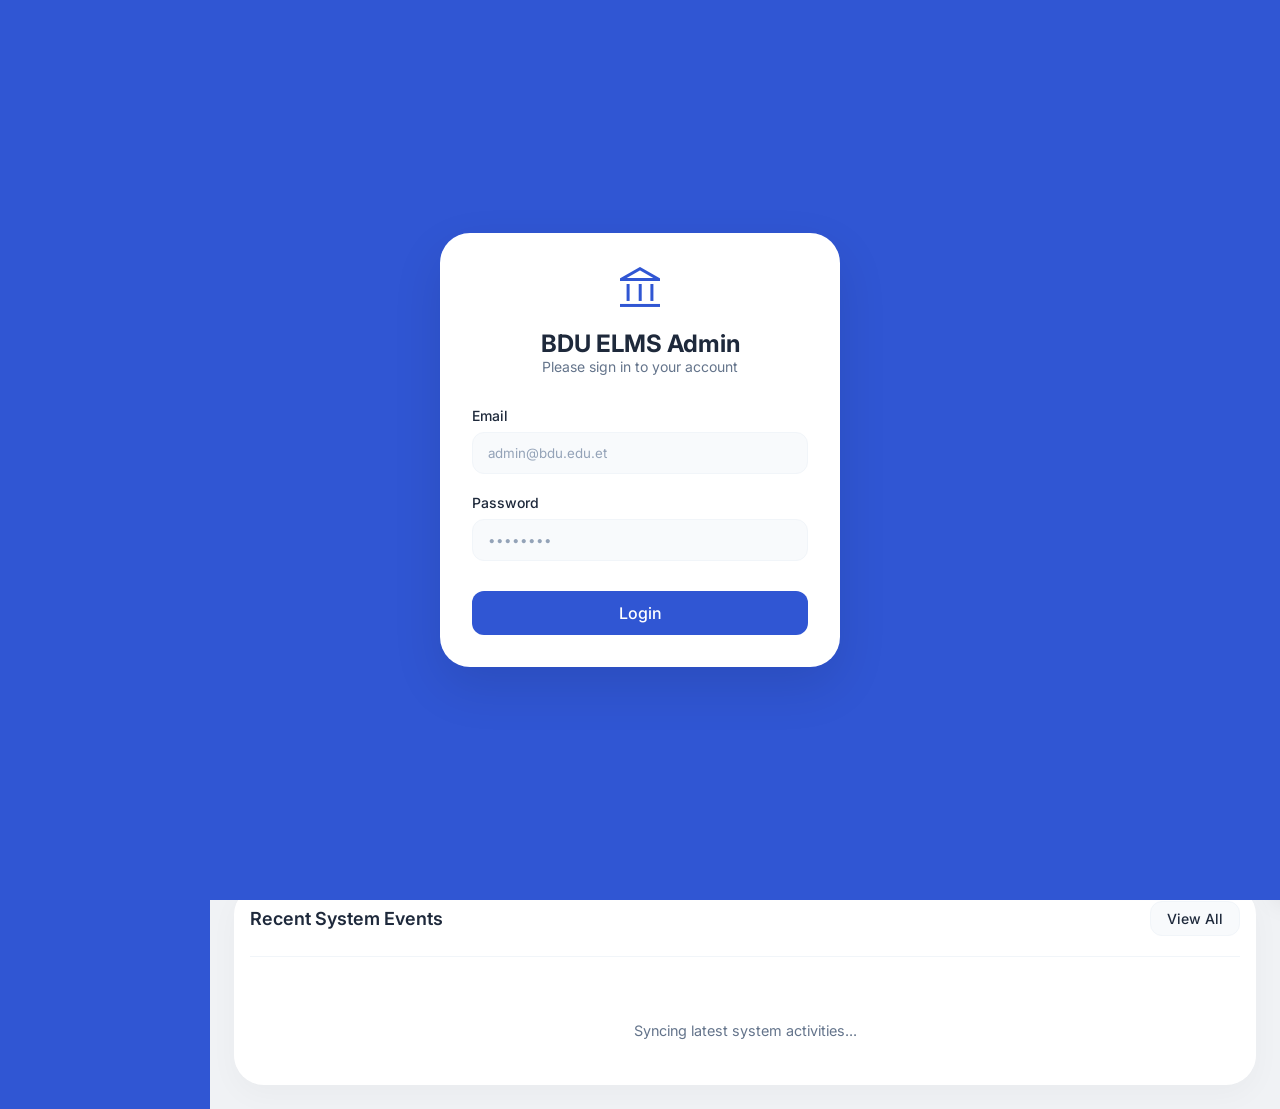
==== commit 008bfe73: "feat: implement dynamic dashboard data loading with placeholder states and interactive elements" ====
--- a/index.html
+++ b/index.html
@@ -129,25 +129,26 @@
                 <!-- Dashboard Section -->
                 <section id="dashboard" class="view-section active">
                     <div class="stats-grid">
-                        <div class="stat-card"
-                            style="background: var(--surface); color: var(--text-dark); border: 1px solid var(--border);">
+                        <div class="stat-card" id="total-users-card"
+                            style="background: var(--surface); color: var(--text-dark); border: 1px solid var(--border); cursor: pointer;">
                             <div class="stat-icon" style="background: rgba(48, 86, 211, 0.1); color: var(--primary);">
                                 <span class="material-symbols-outlined">group</span>
                             </div>
                             <div class="stat-info">
                                 <h3 style="color: var(--text-muted);">Total Users</h3>
-                                <p class="stat-value" style="color: var(--text-dark);">4,392</p>
-                            </div>
-                        </div>
-                        <div class="stat-card"
-                            style="background: var(--surface); color: var(--text-dark); border: 1px solid var(--border);">
+                                <p class="stat-value" id="total-users-value" style="color: var(--text-dark);">-</p>
+                            </div>
+                        </div>
+                        <div class="stat-card" id="active-users-card"
+                            style="background: var(--surface); color: var(--text-dark); border: 1px solid var(--border); cursor: pointer;">
                             <div class="stat-icon" style="background: rgba(16, 185, 129, 0.1); color: #10b981;">
                                 <span class="material-symbols-outlined">sensors</span>
                             </div>
                             <div class="stat-info">
                                 <h3 style="color: var(--text-muted);">Active Sessions</h3>
-                                <p class="stat-value" style="color: var(--text-dark); font-size: 1.2rem;">154 <span
-                                        style="font-size: 0.8rem; font-weight: normal; color: var(--text-muted);">users
+                                <p class="stat-value" id="active-users-value"
+                                    style="color: var(--text-dark); font-size: 1.2rem;">- <span
+                                        style="font-size: 0.8rem; font-weight: normal; color: var(-- text-muted);">users
                                         online now</span></p>
                             </div>
                         </div>
@@ -156,15 +157,16 @@
                             <div style="display: flex; justify-content: space-between; width: 100%;">
                                 <h3 style="color: var(--text-muted); font-size: 0.9rem; font-weight: 500;">Disk Storage
                                     (Course Materials)</h3>
-                                <span id="disk-percentage" style="font-size: 0.85rem; font-weight: 600;">68%</span>
+                                <span id="disk-percentage" style="font-size: 0.85rem; font-weight: 600;">-%</span>
                             </div>
                             <div
                                 style="width: 100%; height: 8px; background: #e2e8f0; border-radius: 4px; overflow: hidden; margin: 4px 0;">
                                 <div id="disk-progress"
-                                    style="width: 68%; height: 100%; background: var(--primary); border-radius: 4px;">
-                                </div>
-                            </div>
-                            <p id="disk-text" style="font-size: 0.85rem; color: var(--text-muted);">340GB / 500GB Used
+                                    style="width: 0%; height: 100%; background: var(--primary); border-radius: 4px;">
+                                </div>
+                            </div>
+                            <p id="disk-text" style="font-size: 0.85rem; color: var(--text-muted);">Loading storage
+                                data...
                             </p>
                             <p id="storage-breakdown"
                                 style="font-size: 0.75rem; color: var(--primary); margin-top: 2px; font-weight: 500;">
@@ -180,8 +182,9 @@
                                         class="status-indicator"
                                         style="display: inline-block; margin-right: 6px;"></span>Healthy</span>
                             </div>
-                            <p style="font-size: 0.85rem; color: var(--text-muted); margin-top: 4px;">Last Backup: 2h
-                                ago</p>
+                            <p id="last-backup-time"
+                                style="font-size: 0.85rem; color: var(--text-muted); margin-top: 4px;">Last Backup: -
+                            </p>
                         </div>
                     </div>
 
@@ -210,18 +213,10 @@
                                     <div style="width: 200px; height: 200px; position: relative;">
                                         <canvas id="departmentPieChart"></canvas>
                                     </div>
-                                    <div class="donut-legend"
+                                    <div class="donut-legend" id="dept-donut-legend"
                                         style="margin-top: 15px; width: 100%; display: flex; flex-wrap: wrap; justify-content: center; gap: 12px;">
-                                        <div class="legend-item"><span class="dot" style="background: #3056D3;"></span>
-                                            Computing (40%)</div>
-                                        <div class="legend-item"><span class="dot" style="background: #10B981;"></span>
-                                            Engineering (25%)</div>
-                                        <div class="legend-item"><span class="dot" style="background: #F59E0B;"></span>
-                                            Medicine (18%)</div>
-                                        <div class="legend-item"><span class="dot" style="background: #8B5CF6;"></span>
-                                            Social Science (10%)</div>
-                                        <div class="legend-item"><span class="dot" style="background: #EF4444;"></span>
-                                            Others (7%)</div>
+                                        <div style="font-size: 0.8rem; color: var(--text-muted);">Loading departments...
+                                        </div>
                                     </div>
                                 </div>
                             </div>
@@ -285,53 +280,15 @@
                     <div class="card dashboard-card full-width mt-4">
                         <div class="card-header border-bottom">
                             <h3>Recent System Events</h3>
-                            <button class="btn btn-secondary btn-sm">View All</button>
-                        </div>
-                        <div class="feed-list">
-                            <div class="feed-item">
-                                <div class="feed-icon"
-                                    style="background: rgba(48, 86, 211, 0.1); color: var(--primary);"><span
-                                        class="material-symbols-outlined">person_add</span></div>
-                                <div class="feed-content">
-                                    <p><strong>Admin</strong> added Instructor <strong>Hana</strong></p>
-                                    <span class="feed-time">10 minutes ago</span>
-                                </div>
-                            </div>
-                            <div class="feed-item">
-                                <div class="feed-icon"
-                                    style="background: rgba(48, 86, 211, 0.1); color: var(--primary);"><span
-                                        class="material-symbols-outlined">backup</span></div>
-                                <div class="feed-content">
-                                    <p><strong>Database backup</strong> triggered manually</p>
-                                    <span class="feed-time">2 hours ago</span>
-                                </div>
-                            </div>
-                            <div class="feed-item">
-                                <div class="feed-icon"
-                                    style="background: rgba(48, 86, 211, 0.1); color: var(--primary);"><span
-                                        class="material-symbols-outlined">edit_document</span></div>
-                                <div class="feed-content">
-                                    <p>Course <strong>CS101</strong> updated syllabus</p>
-                                    <span class="feed-time">4 hours ago</span>
-                                </div>
-                            </div>
-                            <div class="feed-item">
-                                <div class="feed-icon"
-                                    style="background: rgba(48, 86, 211, 0.1); color: var(--primary);"><span
-                                        class="material-symbols-outlined">check_circle</span></div>
-                                <div class="feed-content">
-                                    <p><strong>System maintenance</strong> completed successfully</p>
-                                    <span class="feed-time">Yesterday at 11:00 PM</span>
-                                </div>
-                            </div>
-                            <div class="feed-item">
-                                <div class="feed-icon"
-                                    style="background: rgba(48, 86, 211, 0.1); color: var(--primary);"><span
-                                        class="material-symbols-outlined">group</span></div>
-                                <div class="feed-content">
-                                    <p><strong>New student batch</strong> imported (240 records)</p>
-                                    <span class="feed-time">Yesterday at 2:30 PM</span>
-                                </div>
+                            <button class="btn btn-secondary btn-sm"
+                                onclick="document.querySelector('.nav-item[data-target=\'system-logs\']').click()">View
+                                All</button>
+                        </div>
+                        <div class="feed-list" id="dashboard-feed-list">
+                            <div
+                                style="padding: 30px; text-align: center; color: var(--text-muted); font-size: 0.9rem;">
+                                <div class="spinner-sm" style="display: inline-block; margin-bottom: 10px;"></div>
+                                <p>Syncing latest system activities...</p>
                             </div>
                         </div>
                     </div>
@@ -398,6 +355,16 @@
                                     <option value="student">Student</option>
                                     <option value="instructor">Instructor</option>
                                     <option value="admin">Administrator</option>
+                                </select>
+                            </div>
+                            <div class="form-group" style="margin: 0;">
+                                <label
+                                    style="font-size: 0.8rem; font-weight: 600; color: var(--text-muted); margin-bottom: 5px; display: block;">Status</label>
+                                <select id="status-filter" class="filter-dropdown" style="width: 100%;">
+                                    <option value="all">All Status</option>
+                                    <option value="online">Online Now</option>
+                                    <option value="active">Active</option>
+                                    <option value="suspended">Suspended</option>
                                 </select>
                             </div>
                         </div>
@@ -450,8 +417,8 @@
 
                         <!-- Pagination Footer -->
                         <div class="pagination-footer">
-                            <span id="pagination-text" class="text-muted" style="font-size: 0.85rem;">Showing 1-10 of 22
-                                users</span>
+                            <span id="pagination-text" class="text-muted" style="font-size: 0.85rem;">Loading
+                                users...</span>
                             <div class="pagination-controls">
                                 <button id="prev-btn" class="btn btn-secondary btn-sm" disabled
                                     style="border-radius: 8px;">Previous</button>
@@ -559,7 +526,8 @@
                                     style="width: 100%; padding: 10px 10px 10px 40px; border-radius: 12px; border: 1px solid var(--border); outline: none;">
                             </div>
                             <button id="reset-course-filters" class="btn btn-secondary"
-                                style="white-space: nowrap;">Reset Filters</button>
+                                style="white-space: nowrap;">Reset
+                                Filters</button>
                         </div>
                     </div>
 
@@ -1255,21 +1223,23 @@
                                 <div style="margin-bottom: 24px;">
                                     <div style="display: flex; justify-content: space-between; margin-bottom: 8px;">
                                         <strong>Course Completion Rate</strong>
-                                        <span>85%</span>
+                                        <span id="report-completion-text">-%</span>
                                     </div>
                                     <div
                                         style="width: 100%; height: 12px; background: #e2e8f0; border-radius: 6px; overflow: hidden;">
-                                        <div style="width: 85%; height: 100%; background: var(--success);"></div>
+                                        <div id="report-completion-bar"
+                                            style="width: 0%; height: 100%; background: var(--success);"></div>
                                     </div>
                                 </div>
                                 <div>
                                     <div style="display: flex; justify-content: space-between; margin-bottom: 8px;">
                                         <strong>Active Users this Week</strong>
-                                        <span>92%</span>
+                                        <span id="report-active-users-text">-%</span>
                                     </div>
                                     <div
                                         style="width: 100%; height: 12px; background: #e2e8f0; border-radius: 6px; overflow: hidden;">
-                                        <div style="width: 92%; height: 100%; background: var(--primary);"></div>
+                                        <div id="report-active-users-bar"
+                                            style="width: 0%; height: 100%; background: var(--primary);"></div>
                                     </div>
                                 </div>
                             </div>
@@ -1300,11 +1270,12 @@
                                 system outages.</p>
                             <div style="margin-bottom: 8px; display: flex; justify-content: space-between;">
                                 <strong>Disk Space ( /dev/sda1 )</strong>
-                                <span>184 GB / 256 GB (72%)</span>
+                                <span id="settings-storage-text">- GB / - GB (-%)</span>
                             </div>
                             <div
                                 style="width: 100%; height: 12px; background: #e2e8f0; border-radius: 6px; overflow: hidden;">
-                                <div style="width: 72%; height: 100%; background: var(--primary);"></div>
+                                <div id="settings-storage-bar"
+                                    style="width: 0%; height: 100%; background: var(--primary);"></div>
                             </div>
                         </div>
                     </div>
@@ -1326,20 +1297,20 @@
                 <img id="drawer-avatar"
                     src="https://ui-avatars.com/api/?name=User&background=eff6ff&color=2563eb&rounded=true&size=100"
                     alt="User Avatar">
-                <h3 id="drawer-name">User Name</h3>
-                <p id="drawer-email" class="text-muted">user@university.edu</p>
-                <span id="drawer-role" class="badge">Role</span>
+                <h3 id="drawer-name">-</h3>
+                <p id="drawer-email" class="text-muted">-</p>
+                <span id="drawer-role" class="badge">-</span>
             </div>
 
             <div class="drawer-details">
                 <div class="detail-group">
                     <label>Department</label>
-                    <p id="drawer-dept">Department Name</p>
+                    <p id="drawer-dept">-</p>
                 </div>
                 <div class="detail-group" style="display: flex; align-items: center; justify-content: space-between;">
                     <div>
                         <label>Status</label>
-                        <p id="drawer-status">Active</p>
+                        <p id="drawer-status">-</p>
                     </div>
                     <div>
                         <label class="toggle-switch" title="Toggle Status">
@@ -1444,31 +1415,30 @@
             </div>
             <div class="modal-body">
                 <div class="profile-header" style="display: flex; gap: 20px; align-items: center; margin-bottom: 24px;">
-                    <img src="https://ui-avatars.com/api/?name=John+Doe&background=dcfce7&color=166534&rounded=true&size=80"
+                    <img id="profile-avatar"
+                        src="https://ui-avatars.com/api/?name=User&background=dcfce7&color=166534&rounded=true&size=80"
                         alt="Avatar">
                     <div>
-                        <h3 style="margin-bottom: 4px; font-size: 1.2rem;">John Doe</h3>
-                        <p class="text-muted">john.d@university.edu</p>
-                        <span class="badge role-student mt-2">Student</span>
+                        <h3 id="profile-display-name" style="margin-bottom: 4px; font-size: 1.2rem;">-</h3>
+                        <p id="profile-display-email" class="text-muted">-</p>
+                        <span id="profile-display-role" class="badge mt-2">-</span>
                     </div>
                 </div>
                 <form id="update-user-form">
                     <div class="form-group">
                         <label for="profile-name">Full Name</label>
-                        <input type="text" id="profile-name" value="John Doe" required>
+                        <input type="text" id="profile-name" value="" required>
                     </div>
                     <div class="form-row">
                         <div class="form-group">
                             <label for="profile-department">Department</label>
                             <select id="profile-department" required>
-                                <option value="cs" selected>Computer Science</option>
-                                <option value="math">Mathematics</option>
-                                <option value="physics">Physics</option>
+                                <option value="">Select Department...</option>
                             </select>
                         </div>
                         <div class="form-group">
                             <label for="profile-phone">Phone Number</label>
-                            <input type="text" id="profile-phone" value="+1 (555) 123-4567">
+                            <input type="text" id="profile-phone" value="">
                         </div>
                     </div>
                     <div class="form-actions">
@@ -1524,45 +1494,41 @@
                         style="width: 80px; height: 80px; background: rgba(48, 86, 211, 0.1); color: var(--primary); border-radius: 20px; display: flex; align-items: center; justify-content: center; margin: 0 auto 15px;">
                         <span class="material-symbols-outlined" style="font-size: 40px;">category</span>
                     </div>
-                    <h3 id="dept-detail-title" style="font-size: 1.5rem; margin-bottom: 5px;">Information System</h3>
-                    <p id="dept-detail-faculty" class="text-muted">Faculty of Computing</p>
+                    <h3 id="dept-detail-title" style="font-size: 1.5rem; margin-bottom: 5px;">-</h3>
+                    <p id="dept-detail-faculty" class="text-muted">-</p>
                 </div>
-
                 <div class="dept-detail-info-grid"
                     style="display: grid; grid-template-columns: 1fr 1fr; gap: 20px; background: #f8fafc; padding: 25px; border-radius: 20px; border: 1px solid var(--border);">
                     <div class="info-item">
                         <label
-                            style="display: block; font-size: 0.75rem; text-transform: uppercase; color: var(--text-muted); font-weight: 700; margin-bottom: 5px;">Person
-                            in Charge</label>
+                            style="display: block; font-size: 0.75rem; text-transform: uppercase; color: var(--text-muted); font-weight: 700; margin-bottom: 5px;">Head
+                            of Department</label>
                         <p id="dept-detail-head"
                             style="font-weight: 600; color: var(--text-dark); display: flex; align-items: center; gap: 8px;">
                             <span class="material-symbols-outlined"
                                 style="font-size: 1.2rem; color: var(--primary);">person</span>
-                            Dr. Abebe Kebede
+                            -
                         </p>
                     </div>
                     <div class="info-item">
                         <label
                             style="display: block; font-size: 0.75rem; text-transform: uppercase; color: var(--text-muted); font-weight: 700; margin-bottom: 5px;">Description</label>
                         <p id="dept-detail-desc" style="font-size: 0.9rem; line-height: 1.5; color: var(--text-muted);">
-                            IS Department focused on software engineering and data systems.</p>
+                            -</p>
                     </div>
                     <div class="info-item">
                         <label
                             style="display: block; font-size: 0.75rem; text-transform: uppercase; color: var(--text-muted); font-weight: 700; margin-bottom: 5px;">Total
                             Staff</label>
-                        <p id="dept-detail-staff-count" style="font-weight: 700; color: var(--primary);">12
-                            Professionals</p>
+                        <p id="dept-detail-staff-count" style="font-weight: 700; color: var(--primary);">-</p>
                     </div>
                     <div class="info-item">
                         <label
                             style="display: block; font-size: 0.75rem; text-transform: uppercase; color: var(--text-muted); font-weight: 700; margin-bottom: 5px;">Total
                             Students</label>
-                        <p id="dept-detail-student-count" style="font-weight: 700; color: var(--primary);">450 Enrolled
-                        </p>
+                        <p id="dept-detail-student-count" style="font-weight: 700; color: var(--primary);">-</p>
                     </div>
                 </div>
-
                 <div class="dept-modal-actions" style="margin-top: 30px; display: flex; gap: 15px;">
                     <button id="view-dept-users-btn" class="btn btn-primary" style="flex: 1;">
                         <span class="material-symbols-outlined">group</span>
@@ -1597,66 +1563,7 @@
         </div>
     </div>
 
-    <!-- Department Details Modal -->
-    <div id="dept-details-modal" class="modal">
-        <div class="modal-content" style="max-width: 600px;">
-            <div class="modal-header">
-                <h2 id="dept-detail-name">Department Details</h2>
-                <span class="close-dept-modal" style="font-size: 24px; cursor: pointer;">&times;</span>
-            </div>
-            <div class="modal-body" style="padding: 30px;">
-                <div class="dept-detail-hero" style="text-align: center; margin-bottom: 30px;">
-                    <div
-                        style="width: 80px; height: 80px; background: rgba(48, 86, 211, 0.1); color: var(--primary); border-radius: 20px; display: flex; align-items: center; justify-content: center; margin: 0 auto 15px;">
-                        <span class="material-symbols-outlined" style="font-size: 40px;">category</span>
-                    </div>
-                    <h3 id="dept-detail-title" style="font-size: 1.5rem; margin-bottom: 5px;">Information System</h3>
-                    <p id="dept-detail-faculty" class="text-muted">Faculty of Computing</p>
-                </div>
-
-                <div class="dept-detail-info-grid"
-                    style="display: grid; grid-template-columns: 1fr 1fr; gap: 20px; background: #f8fafc; padding: 25px; border-radius: 20px; border: 1px solid var(--border);">
-                    <div class="info-item">
-                        <label
-                            style="display: block; font-size: 0.75rem; text-transform: uppercase; color: var(--text-muted); font-weight: 700; margin-bottom: 5px;">Head
-                            of Department</label>
-                        <p id="dept-detail-head"
-                            style="font-weight: 600; color: var(--text-dark); display: flex; align-items: center; gap: 8px;">
-                            <span class="material-symbols-outlined"
-                                style="font-size: 1.2rem; color: var(--primary);">person</span>
-                            Dr. Abebe Kebede
-                        </p>
-                    </div>
-                    <div class="info-item">
-                        <label
-                            style="display: block; font-size: 0.75rem; text-transform: uppercase; color: var(--text-muted); font-weight: 700; margin-bottom: 5px;">Description</label>
-                        <p id="dept-detail-desc" style="font-size: 0.9rem; line-height: 1.5; color: var(--text-muted);">
-                        </p>
-                    </div>
-                    <div class="info-item">
-                        <label
-                            style="display: block; font-size: 0.75rem; text-transform: uppercase; color: var(--text-muted); font-weight: 700; margin-bottom: 5px;">Total
-                            Instructors</label>
-                        <p id="dept-detail-staff-count" style="font-weight: 700; color: var(--primary);"></p>
-                    </div>
-                    <div class="info-item">
-                        <label
-                            style="display: block; font-size: 0.75rem; text-transform: uppercase; color: var(--text-muted); font-weight: 700; margin-bottom: 5px;">Total
-                            Students</label>
-                        <p id="dept-detail-student-count" style="font-weight: 700; color: var(--primary);"></p>
-                    </div>
-                </div>
-
-                <div class="dept-modal-actions" style="margin-top: 30px; display: flex; gap: 15px;">
-                    <button id="view-dept-users-btn" class="btn btn-primary" style="flex: 1;">
-                        <span class="material-symbols-outlined">group</span>
-                        View Department Users
-                    </button>
-                    <button class="btn btn-secondary close-dept-modal-btn" style="flex: 0.5;">Close</button>
-                </div>
-            </div>
-        </div>
-    </div>
+
 
     <!-- Send Message Modal -->
     <div id="send-message-modal" class="modal">
@@ -1750,6 +1657,48 @@
         </div>
     </div>
 
+    <!-- Online Users Modal -->
+    <div id="online-users-modal" class="modal">
+        <div class="modal-content" style="max-width: 800px;">
+            <div class="modal-header">
+                <div style="display: flex; align-items: center; gap: 12px;">
+                    <span class="material-symbols-outlined" style="color: #10b981;">sensors</span>
+                    <h2 style="margin: 0;">Users Online Now</h2>
+                </div>
+                <span class="close-online-users-modal" style="cursor: pointer; font-size: 1.5rem;">&times;</span>
+            </div>
+            <div class="modal-body" style="padding: 20px;">
+                <div class="card table-card" style="box-shadow: none; border: 1px solid var(--border); padding: 0;">
+                    <table class="data-table">
+                        <thead>
+                            <tr>
+                                <th style="padding-left: 20px;">Name</th>
+                                <th>Role</th>
+                                <th>Department</th>
+                                <th style="text-align: center;">Status</th>
+                            </tr>
+                        </thead>
+                        <tbody id="online-users-table-body">
+                            <!-- Populated via JS -->
+                        </tbody>
+                    </table>
+                </div>
+                <div id="online-users-empty"
+                    style="display: none; text-align: center; padding: 40px; color: var(--text-muted);">
+                    <span class="material-symbols-outlined"
+                        style="font-size: 48px; margin-bottom: 12px;">group_off</span>
+                    <p>No users are currently online.</p>
+                </div>
+            </div>
+            <div class="modal-footer"
+                style="padding: 15px 25px; display: flex; justify-content: space-between; align-items: center; border-top: 1px solid var(--border); background: #f8fafc; border-radius: 0 0 20px 20px;">
+                <span id="online-count-footer" class="text-muted" style="font-size: 0.85rem; font-weight: 500;">0 Users
+                    Online</span>
+                <button class="btn btn-secondary close-online-users-modal-btn" style="padding: 8px 20px;">Close</button>
+            </div>
+        </div>
+    </div>
+
     <script src="app.js?v=20"></script>
 </body>
 
--- a/style.css
+++ b/style.css
@@ -740,6 +740,21 @@
     color: #7e22ce;
 }
 
+.status-online {
+    background: rgba(16, 185, 129, 0.1);
+    color: #10b981;
+}
+
+.status-online::before {
+    content: '';
+    display: block;
+    width: 6px;
+    height: 6px;
+    border-radius: 50%;
+    background: #10b981;
+    box-shadow: 0 0 8px #10b981;
+}
+
 .status-active,
 .status-suspended,
 .status-pending {
